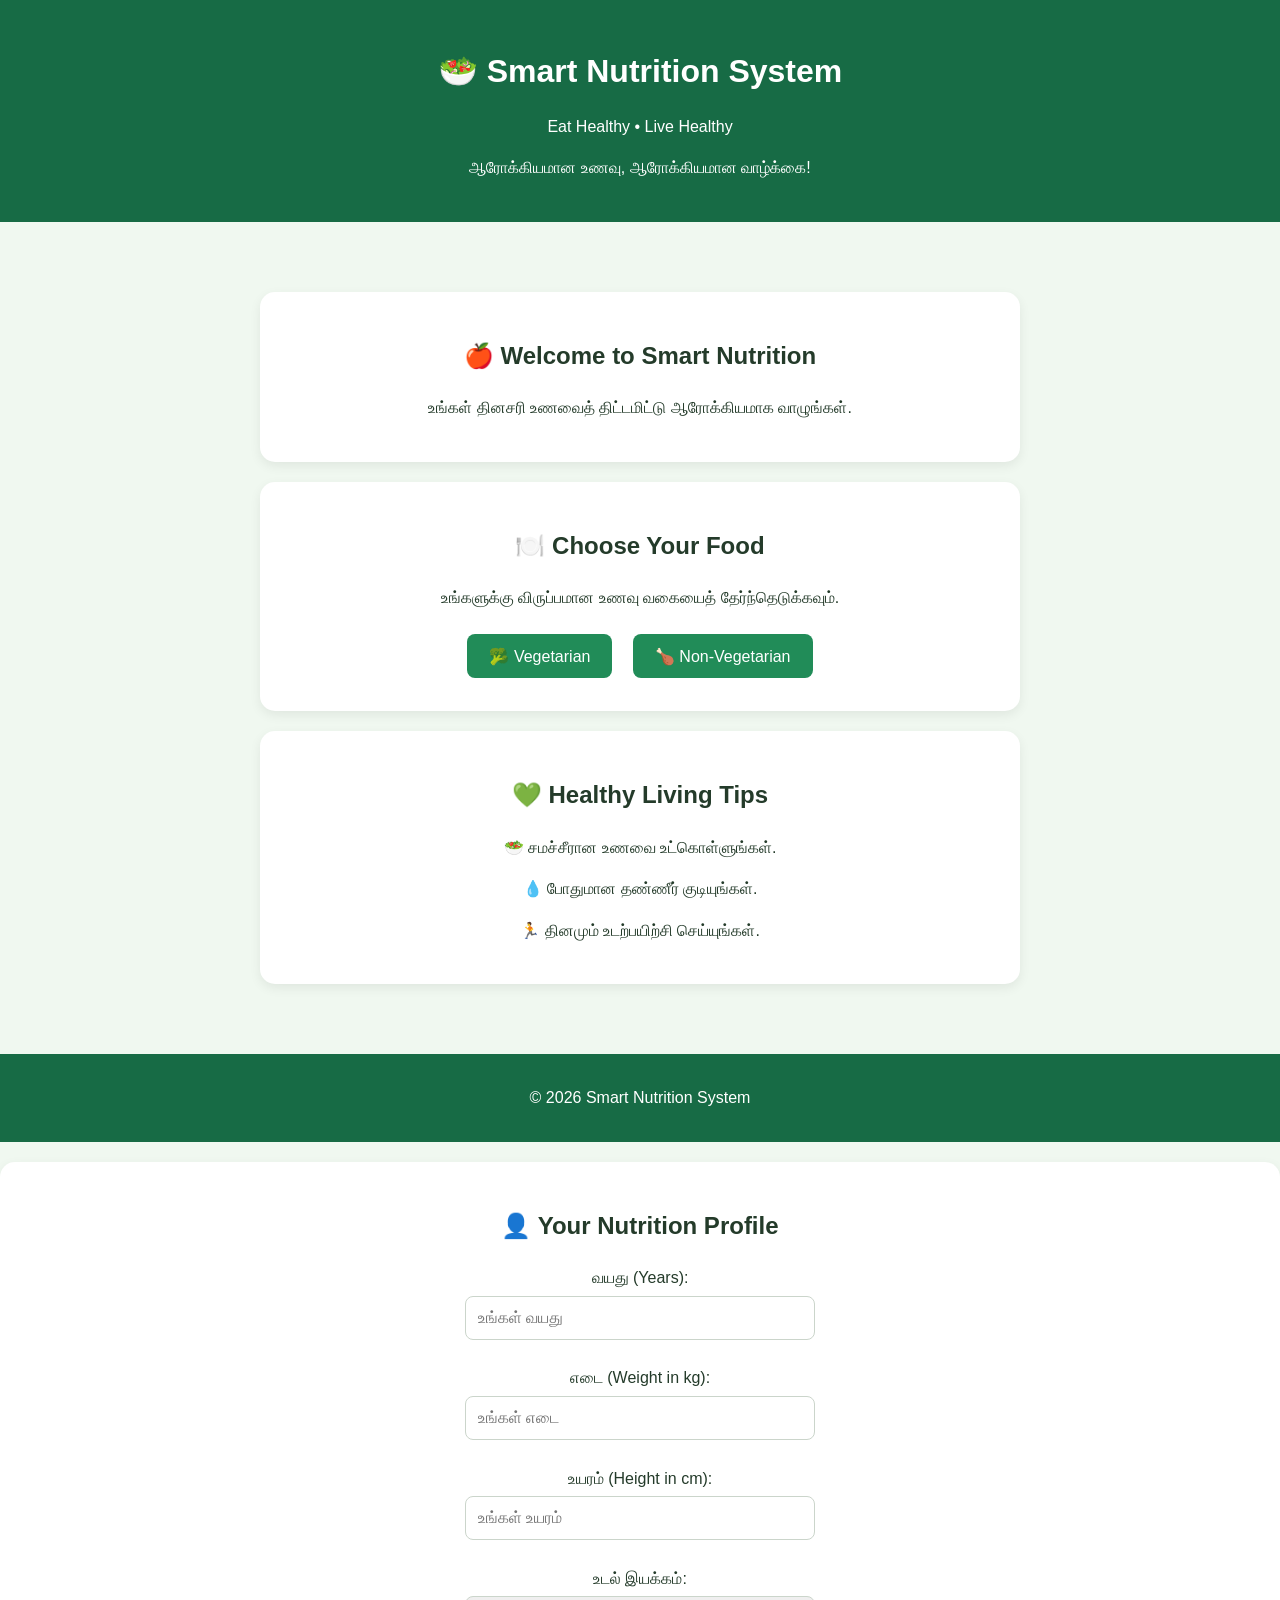
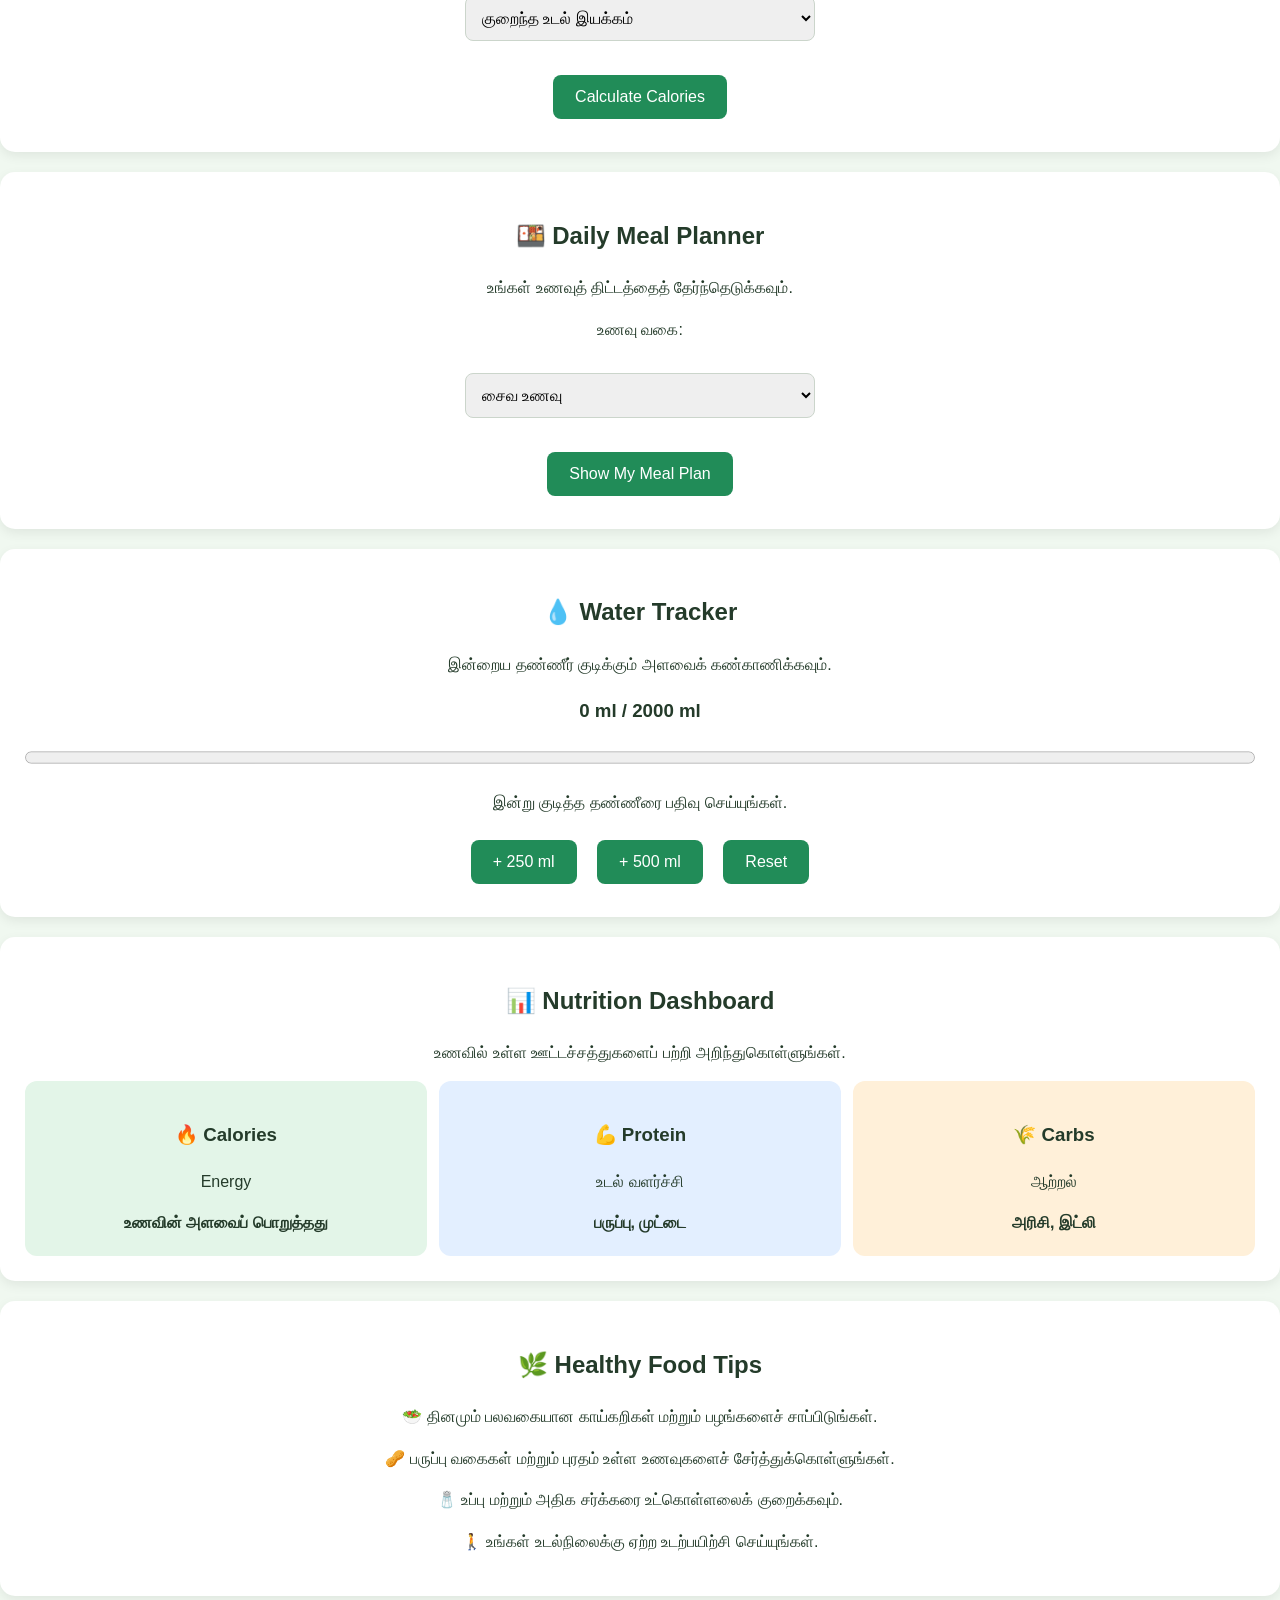
==== index.html @ 73b89bdd "Add files via upload" ====
<!DOCTYPE html>
<html lang="ta">
<head>
    <meta charset="UTF-8">
    <meta name="viewport" content="width=device-width, initial-scale=1.0">

    <title>Smart Nutrition System</title>

    <style>
        
/* Mobile-friendly design */
* {
    box-sizing: border-box;
}

body {
    line-height: 1.6;
}

.container {
    width: 92%;
    max-width: 1000px;
    margin: 25px auto;
    padding: 10px;
}

.card {
    padding: 24px;
    overflow-wrap: anywhere;
}

input,
select {
    width: 100%;
    max-width: 350px;
    padding: 12px;
    border: 1px solid #cbd5cb;
    border-radius: 8px;
    font-size: 16px;
    margin-top: 5px;
}

button {
    min-height: 44px;
    max-width: 100%;
}

img {
    max-width: 100%;
    height: auto;
}

@media (max-width: 600px) {
    header {
        padding: 18px 12px;
    }

    header h1 {
        font-size: 25px;
    }

    .container {
        width: 100%;
        padding: 10px;
        margin: 12px auto;
    }

    .card {
        padding: 16px;
        margin: 14px 0;
    }

    button {
        margin: 5px 2px;
        padding: 12px 14px;
    }
}

        body {
            margin: 0;
            font-family: Arial, sans-serif;
            background-color: #f0f8f0;
            color: #243b2a;
            text-align: center;
        }

        header {
            background-color: #176b45;
            color: white;
            padding: 25px;
        }

        header h1 {
            margin-bottom: 10px;
        }

        .container {
            max-width: 800px;
            margin: 30px auto;
            padding: 20px;
        }

        .card {
            background-color: white;
            padding: 25px;
            margin: 20px 0;
            border-radius: 15px;
            box-shadow: 0 4px 12px #00000012;
        }

        button {
            background-color: #218c58;
            color: white;
            border: none;
            padding: 12px 22px;
            margin: 8px;
            border-radius: 8px;
            font-size: 16px;
            cursor: pointer;
        }

        button:hover {
            background-color: #145c39;
        }

        footer {
            background-color: #176b45;
            color: white;
            padding: 15px;
            margin-top: 30px;
        }
    </style>
</head>

<body>

    <header>
        <h1>🥗 Smart Nutrition System</h1>
        <p>Eat Healthy • Live Healthy</p>
        <p>ஆரோக்கியமான உணவு, ஆரோக்கியமான வாழ்க்கை!</p>
    </header>

    <div class="container">

        <div class="card">
            <h2>🍎 Welcome to Smart Nutrition</h2>
            <p>உங்கள் தினசரி உணவைத் திட்டமிட்டு ஆரோக்கியமாக வாழுங்கள்.</p>
        </div>

        
<div class="card">
    <h2>🍽️ Choose Your Food</h2>
    <p>உங்களுக்கு விருப்பமான உணவு வகையைத் தேர்ந்தெடுக்கவும்.</p>

    <button onclick="showFood('veg')">🥦 Vegetarian</button>

    <button onclick="showFood('nonveg')">🍗 Non-Vegetarian</button>

    <div id="foodResult"></div>
</div>

<script>
function showFood(type) {
    const result = document.getElementById("foodResult");

    if (type === "veg") {
        result.innerHTML = `
            <h3>🥦 சைவ உணவுகள்</h3>
            <p>இட்லி — சுமார் 60 calories / இட்லி</p>
            <p>தோசை — சுமார் 150 calories / தோசை</p>
            <p>சாம்பார் சாதம் — சுமார் 250 calories / கிண்ணம்</p>
            <p>காய்கறி பொரியல் — சுமார் 100 calories / சிறிய கிண்ணம்</p>
        `;
    } else {
        result.innerHTML = `
            <h3>🍗 அசைவ உணவுகள்</h3>
            <p>வேகவைத்த முட்டை — சுமார் 75 calories / முட்டை</p>
            <p>சிக்கன் — சுமார் 200 calories / 100 கிராம்</p>
            <p>மீன் — சுமார் 150 calories / 100 கிராம்</p>
            <p>சிக்கன் பிரியாணி — சுமார் 400–600 calories / தட்டு</p>
        `;
    }
}
</script>


        <div class="card">
            <h2>💚 Healthy Living Tips</h2>
            <p>🥗 சமச்சீரான உணவை உட்கொள்ளுங்கள்.</p>
            <p>💧 போதுமான தண்ணீர் குடியுங்கள்.</p>
            <p>🏃 தினமும் உடற்பயிற்சி செய்யுங்கள்.</p>
        </div>

    </div>

    <footer>
        <p>© 2026 Smart Nutrition System</p>
    </footer>

<div class="card">
    <h2>👤 Your Nutrition Profile</h2>

    <label>வயது (Years):</label><br>
    <input type="number" id="age" placeholder="உங்கள் வயது"><br><br>

    <label>எடை (Weight in kg):</label><br>
    <input type="number" id="weight" placeholder="உங்கள் எடை"><br><br>

    <label>உயரம் (Height in cm):</label><br>
    <input type="number" id="height" placeholder="உங்கள் உயரம்"><br><br>

    <label>உடல் இயக்கம்:</label><br>
    <select id="activity">
        <option value="1.2">குறைந்த உடல் இயக்கம்</option>
        <option value="1.375">லேசான உடற்பயிற்சி</option>
        <option value="1.55">மிதமான உடற்பயிற்சி</option>
        <option value="1.725">அதிக உடற்பயிற்சி</option>
    </select><br><br>

    <button onclick="calculateCalories()">
        Calculate Calories
    </button>

    <div id="calorieResult"></div>
</div>

<script>
function calculateCalories() {
    const age = Number(document.getElementById("age").value);
    const weight = Number(document.getElementById("weight").value);
    const height = Number(document.getElementById("height").value);
    const activity = Number(document.getElementById("activity").value);
    const result = document.getElementById("calorieResult");

    if (age < 18 || age > 120 ||
        weight <= 0 || height <= 0 ||
        !Number.isFinite(age) ||
        !Number.isFinite(weight) ||
        !Number.isFinite(height)) {
        result.innerHTML =
            "<p>தயவுசெய்து சரியான விவரங்களை உள்ளிடுங்கள். இந்தக் கணிப்பான் 18 வயது மற்றும் அதற்கு மேற்பட்டவர்களுக்கானது.</p>";
        return;
    }

    const bmi = weight / ((height / 100) ** 2);

    // Approximate adult energy estimate.
    // This formula uses a reference coefficient, not a
    // personalized clinical calorie prescription.
    const calories = Math.round(
        (10 * weight + 6.25 * height - 5 * age + 5)
        * activity
    );

    result.innerHTML = `
        <h3>📊 Your Results</h3>
        <p>தோராயமான BMI: ${bmi.toFixed(1)}</p>
        <p>தோராயமான தினசரி கலோரி மதிப்பீடு: ${calories} kcal</p>
        <p>இது ஒரு பொதுவான மதிப்பீடு மட்டுமே; தனிப்பட்ட உணவு ஆலோசனை அல்ல.</p>
    `;
}
</script>

<div class="card">
    <h2>🍱 Daily Meal Planner</h2>
    <p>உங்கள் உணவுத் திட்டத்தைத் தேர்ந்தெடுக்கவும்.</p>

    <label for="dietType">உணவு வகை:</label><br><br>

    <select id="dietType">
        <option value="veg">சைவ உணவு</option>
        <option value="nonveg">அசைவ உணவு</option>
    </select>

    <br><br>

    <button onclick="showMealPlan()">Show My Meal Plan</button>

    <div id="mealResult"></div>
</div>

<script>
function showMealPlan() {
    const type = document.getElementById("dietType").value;
    const result = document.getElementById("mealResult");

    if (type === "veg") {
        result.innerHTML = `
            <h3>🌅 காலை உணவு</h3>
            <p>2 இட்லி + சாம்பார்</p>

            <h3>☀️ மதிய உணவு</h3>
            <p>சாதம் + சாம்பார் + காய்கறி பொரியல் + தயிர்</p>

            <h3>🌙 இரவு உணவு</h3>
            <p>2 சப்பாத்தி + காய்கறி குருமா</p>

            <p>💧 நாள் முழுவதும் தாகத்திற்கு ஏற்ப தண்ணீர் குடிக்கவும்.</p>
        `;
    } else {
        result.innerHTML = `
            <h3>🌅 காலை உணவு</h3>
            <p>2 இட்லி + சாம்பார் + வேகவைத்த முட்டை</p>

            <h3>☀️ மதிய உணவு</h3>
            <p>சாதம் + மீன் குழம்பு + காய்கறிகள்</p>

            <h3>🌙 இரவு உணவு</h3>
            <p>சப்பாத்தி + சிக்கன் குழம்பு + காய்கறிகள்</p>

            <p>💧 நாள் முழுவதும் தாகத்திற்கு ஏற்ப தண்ணீர் குடிக்கவும்.</p>
        `;
    }
}
</script>

<div class="card">
    <h2>💧 Water Tracker</h2>
    <p>இன்றைய தண்ணீர் குடிக்கும் அளவைக் கண்காணிக்கவும்.</p>

    <h3 id="waterAmount">0 ml / 2000 ml</h3>

    <progress id="waterProgress" value="0" max="2000"
        style="width: 100%; height: 25px;">
    </progress>

    <p id="waterMessage">இன்று குடித்த தண்ணீரை பதிவு செய்யுங்கள்.</p>

    <button onclick="addWater(250)">+ 250 ml</button>
    <button onclick="addWater(500)">+ 500 ml</button>
    <button onclick="resetWater()">Reset</button>
</div>

<script>
let totalWater = 0;
const dailyGoal = 2000;

function addWater(amount) {
    totalWater += amount;
    updateWater();
}

function resetWater() {
    totalWater = 0;
    updateWater();
}

function updateWater() {
    document.getElementById("waterAmount").textContent =
        totalWater + " ml / " + dailyGoal + " ml";

    document.getElementById("waterProgress").value =
        Math.min(totalWater, dailyGoal);

    if (totalWater >= dailyGoal) {
        document.getElementById("waterMessage").textContent =
            "இலக்கை அடைந்துவிட்டீர்கள்! உங்கள் தாகத்திற்கு ஏற்ப குடிக்கவும்.";
    } else {
        document.getElementById("waterMessage").textContent =
            "இலக்கை அடைய இன்னும் " +
            (dailyGoal - totalWater) + " ml உள்ளது.";
    }
}
</script>

<div class="card">
    <h2>📊 Nutrition Dashboard</h2>
    <p>உணவில் உள்ள ஊட்டச்சத்துகளைப் பற்றி அறிந்துகொள்ளுங்கள்.</p>

    <div style="display: flex; flex-wrap: wrap; gap: 12px; justify-content: center;">

        <div style="background:#e3f5e8; padding:20px; border-radius:12px; flex:1; min-width:120px;">
            <h3>🔥 Calories</h3>
            <p>Energy</p>
            <strong>உணவின் அளவைப் பொறுத்தது</strong>
        </div>

        <div style="background:#e3efff; padding:20px; border-radius:12px; flex:1; min-width:120px;">
            <h3>💪 Protein</h3>
            <p>உடல் வளர்ச்சி</p>
            <strong>பருப்பு, முட்டை</strong>
        </div>

        <div style="background:#fff0d9; padding:20px; border-radius:12px; flex:1; min-width:120px;">
            <h3>🌾 Carbs</h3>
            <p>ஆற்றல்</p>
            <strong>அரிசி, இட்லி</strong>
        </div>

    </div>
</div>

<div class="card">
    <h2>🌿 Healthy Food Tips</h2>
    <p>🥗 தினமும் பலவகையான காய்கறிகள் மற்றும் பழங்களைச் சாப்பிடுங்கள்.</p>
    <p>🥜 பருப்பு வகைகள் மற்றும் புரதம் உள்ள உணவுகளைச் சேர்த்துக்கொள்ளுங்கள்.</p>
    <p>🧂 உப்பு மற்றும் அதிக சர்க்கரை உட்கொள்ளலைக் குறைக்கவும்.</p>
    <p>🚶 உங்கள் உடல்நிலைக்கு ஏற்ற உடற்பயிற்சி செய்யுங்கள்.</p>
</div>

</body>

</html>
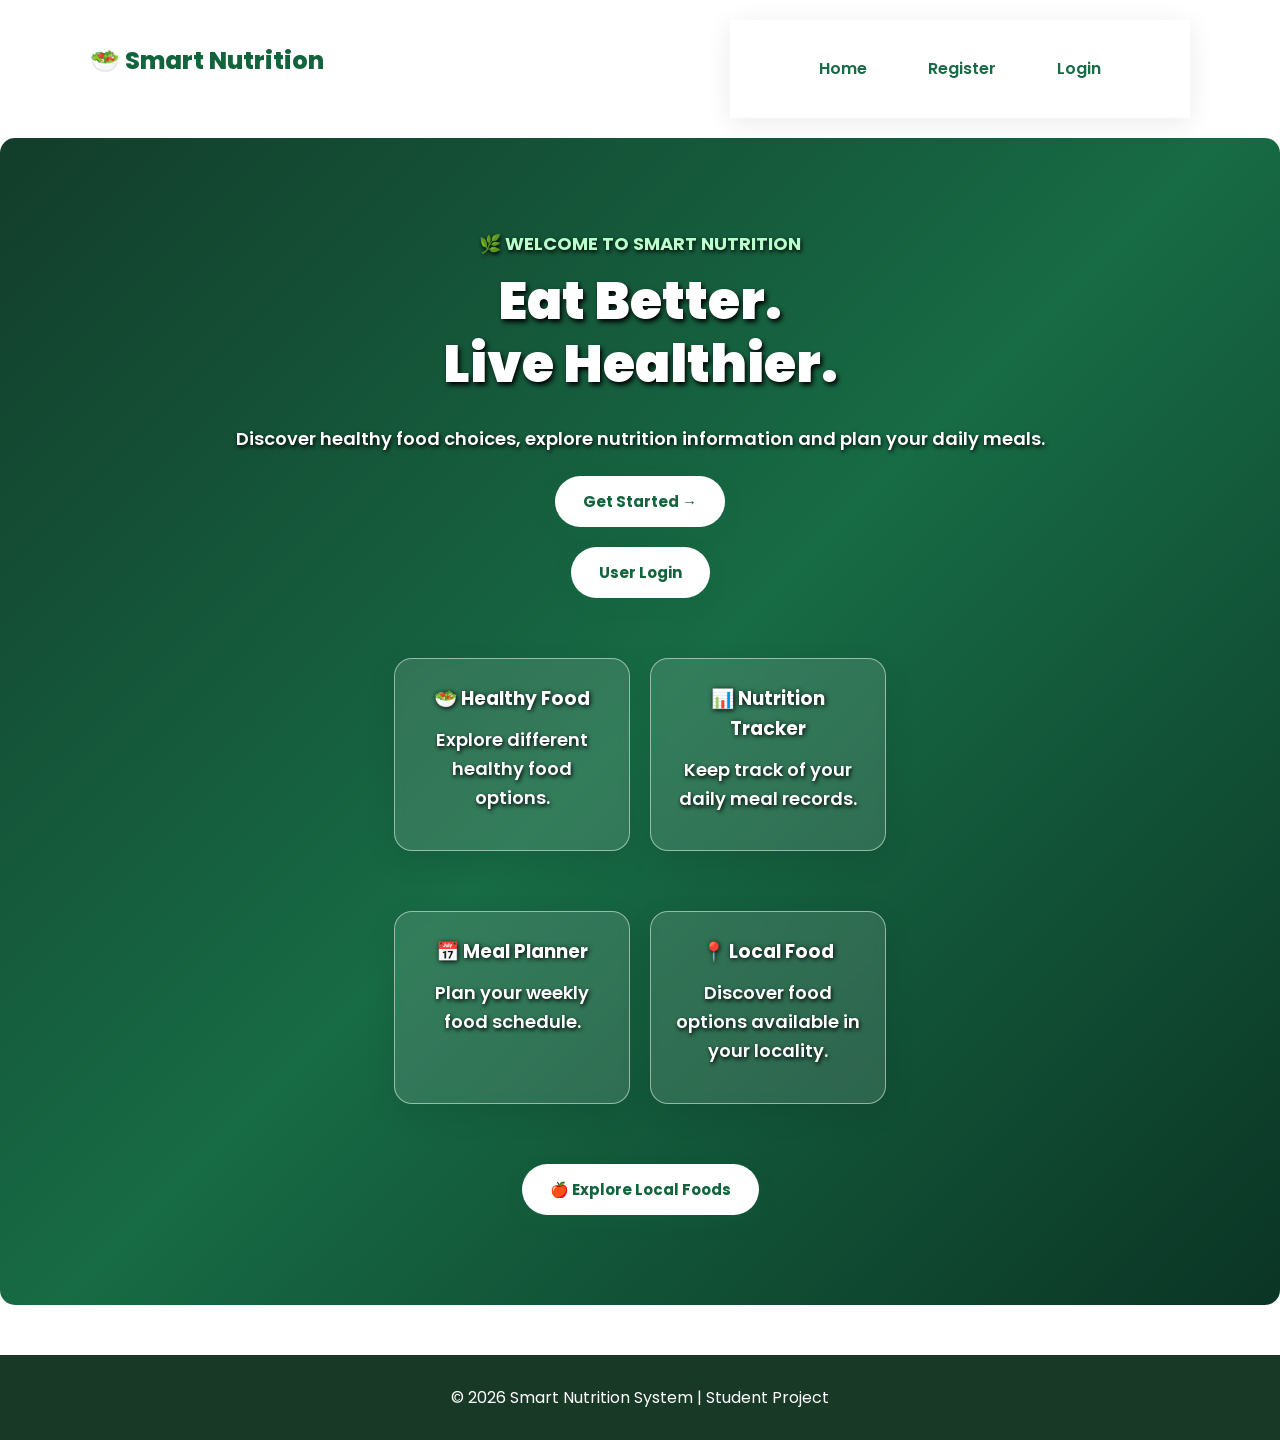
==== commit 20340b31: "Add files via upload" ====
--- a/index.html
+++ b/index.html
@@ -1,405 +1,287 @@
-
-
 <!DOCTYPE html>
-<html lang="ta">
+<html lang="en">
 <head>
     <meta charset="UTF-8">
     <meta name="viewport" content="width=device-width, initial-scale=1.0">
-
     <title>Smart Nutrition System</title>
-
-    <style>
+    <link rel="stylesheet" href="style.css">
+
+</head>
+<body>
+
+    <header>
+        <h2>🥗 Smart Nutrition</h2>
+        <nav>
+            <a href="#" onclick="showPage('home')">Home</a>
+            <a href="#" onclick="showPage('register')">Register</a>
+            <a href="#" onclick="showPage('login')">Login</a>
+        </nav>
+    </header>
+
+    <main>
+        <!-- HOME PAGE -->
         
-/* Mobile-friendly design */
-* {
-    box-sizing: border-box;
-}
-
-body {
-    line-height: 1.6;
-}
-
-.container {
-    width: 92%;
-    max-width: 1000px;
-    margin: 25px auto;
-    padding: 10px;
-}
-
-.card {
-    padding: 24px;
-    overflow-wrap: anywhere;
-}
-
-input,
-select {
-    width: 100%;
-    max-width: 350px;
-    padding: 12px;
-    border: 1px solid #cbd5cb;
-    border-radius: 8px;
-    font-size: 16px;
-    margin-top: 5px;
-}
-
-button {
-    min-height: 44px;
-    max-width: 100%;
-}
-
-img {
-    max-width: 100%;
-    height: auto;
-}
-
-@media (max-width: 600px) {
-    header {
-        padding: 18px 12px;
-    }
-
-    header h1 {
-        font-size: 25px;
-    }
-
-    .container {
-        width: 100%;
-        padding: 10px;
-        margin: 12px auto;
-    }
-
-    .card {
-        padding: 16px;
-        margin: 14px 0;
-    }
-
-    button {
-        margin: 5px 2px;
-        padding: 12px 14px;
-    }
-}
-
-        body {
-            margin: 0;
-            font-family: Arial, sans-serif;
-            background-color: #f0f8f0;
-            color: #243b2a;
-            text-align: center;
-        }
-
-        header {
-            background-color: #176b45;
-            color: white;
-            padding: 25px;
-        }
-
-        header h1 {
-            margin-bottom: 10px;
-        }
-
-        .container {
-            max-width: 800px;
-            margin: 30px auto;
-            padding: 20px;
-        }
-
-        .card {
-            background-color: white;
-            padding: 25px;
-            margin: 20px 0;
-            border-radius: 15px;
-            box-shadow: 0 4px 12px #00000012;
-        }
-
-        button {
-            background-color: #218c58;
-            color: white;
-            border: none;
-            padding: 12px 22px;
-            margin: 8px;
-            border-radius: 8px;
-            font-size: 16px;
-            cursor: pointer;
-        }
-
-        button:hover {
-            background-color: #145c39;
-        }
-
-        footer {
-            background-color: #176b45;
-            color: white;
-            padding: 15px;
-            margin-top: 30px;
-        }
-    </style>
-</head>
-
-<body>
-
-    <header>
-        <h1>🥗 Smart Nutrition System</h1>
-        <p>Eat Healthy • Live Healthy</p>
-        <p>ஆரோக்கியமான உணவு, ஆரோக்கியமான வாழ்க்கை!</p>
-    </header>
-
-    <div class="container">
-
-        <div class="card">
-            <h2>🍎 Welcome to Smart Nutrition</h2>
-            <p>உங்கள் தினசரி உணவைத் திட்டமிட்டு ஆரோக்கியமாக வாழுங்கள்.</p>
-        </div>
-
-        
-<div class="card">
-    <h2>🍽️ Choose Your Food</h2>
-    <p>உங்களுக்கு விருப்பமான உணவு வகையைத் தேர்ந்தெடுக்கவும்.</p>
-
-    <button onclick="showFood('veg')">🥦 Vegetarian</button>
-
-    <button onclick="showFood('nonveg')">🍗 Non-Vegetarian</button>
-
-    <div id="foodResult"></div>
-</div>
-
-<script>
-function showFood(type) {
-    const result = document.getElementById("foodResult");
-
-    if (type === "veg") {
-        result.innerHTML = `
-            <h3>🥦 சைவ உணவுகள்</h3>
-            <p>இட்லி — சுமார் 60 calories / இட்லி</p>
-            <p>தோசை — சுமார் 150 calories / தோசை</p>
-            <p>சாம்பார் சாதம் — சுமார் 250 calories / கிண்ணம்</p>
-            <p>காய்கறி பொரியல் — சுமார் 100 calories / சிறிய கிண்ணம்</p>
-        `;
-    } else {
-        result.innerHTML = `
-            <h3>🍗 அசைவ உணவுகள்</h3>
-            <p>வேகவைத்த முட்டை — சுமார் 75 calories / முட்டை</p>
-            <p>சிக்கன் — சுமார் 200 calories / 100 கிராம்</p>
-            <p>மீன் — சுமார் 150 calories / 100 கிராம்</p>
-            <p>சிக்கன் பிரியாணி — சுமார் 400–600 calories / தட்டு</p>
-        `;
-    }
-}
-</script>
-
-
-        <div class="card">
-            <h2>💚 Healthy Living Tips</h2>
-            <p>🥗 சமச்சீரான உணவை உட்கொள்ளுங்கள்.</p>
-            <p>💧 போதுமான தண்ணீர் குடியுங்கள்.</p>
-            <p>🏃 தினமும் உடற்பயிற்சி செய்யுங்கள்.</p>
+<section id="home" class="page">
+
+    <p>🌿 WELCOME TO SMART NUTRITION</p>
+
+    <h1>
+        Eat Better.<br>
+        Live Healthier.
+    </h1>
+
+    <p>
+        Discover healthy food choices, explore nutrition
+        information and plan your daily meals.
+    </p>
+
+    <button onclick="showPage('register')">
+        Get Started →
+    </button>
+
+    <button onclick="showPage('login')">
+        User Login
+    </button>
+
+    <div class="cards">
+
+        <div class="card">
+            <h3>🥗 Healthy Food</h3>
+            <p>Explore different healthy food options.</p>
+        </div>
+
+        <div class="card">
+            <h3>📊 Nutrition Tracker</h3>
+            <p>Keep track of your daily meal records.</p>
+        </div>
+
+        <div class="card">
+            <h3>📅 Meal Planner</h3>
+            <p>Plan your weekly food schedule.</p>
+        </div>
+
+        <div class="card">
+            <h3>📍 Local Food</h3>
+            <p>Discover food options available in your locality.</p>
         </div>
 
     </div>
+    <button onclick="location.href='food.html'">
+    🍎 Explore Local Foods
+</button>
+
+</section>
+
+
+        <!-- REGISTER PAGE -->
+<section id="register" class="page hidden auth-page">
+
+    <div class="auth-layout">
+
+        <div class="auth-copy">
+            <p class="auth-tag">🌿 SMART NUTRITION SYSTEM</p>
+
+            <h1>Let's Get<br>Started!</h1>
+
+            <p>
+                Create your account and discover a healthier
+                lifestyle with smart food recommendations.
+            </p>
+
+            <div class="auth-benefits">
+                <p>🥗 Healthy food recommendations</p>
+                <p>📊 Daily nutrition tracking</p>
+                <p>📅 Smart meal planning</p>
+            </div>
+        </div>
+
+        <div class="auth-card">
+
+            <h2>Create Account</h2>
+            <p class="auth-subtitle">Sign up to get started</p>
+
+            <form id="registerForm">
+
+                <label>Full Name</label>
+                <input id="name" type="text"
+                    placeholder="Enter your full name" required>
+
+                <label>Email Address</label>
+                <input id="email" type="email"
+                    placeholder="Enter your email" required>
+
+                <label>Password</label>
+                <input id="password" type="password"
+                    placeholder="Create password"
+                    required minlength="6">
+
+                <label>Age</label>
+                <input id="age" type="number"
+                    placeholder="Enter your age"
+                    required min="1" max="120">
+
+                <label>Your Locality</label>
+                <input id="locality" type="text"
+                    placeholder="Enter your locality" required>
+
+                <label>Food Preference</label>
+                <select id="food" required>
+                    <option value="">Select Food Preference</option>
+                    <option value="Vegetarian">Vegetarian</option>
+                    <option value="Non-Vegetarian">Non-Vegetarian</option>
+                    <option value="Both">Both</option>
+                </select>
+
+                <button type="submit">Create Account →</button>
+
+            </form>
+
+            <p class="auth-switch">
+                Already have an account?
+                <a href="#" onclick="showPage('login')">Login</a>
+            </p>
+
+        </div>
+
+    </div>
+
+</section>
+
+
+<!-- LOGIN PAGE -->
+<section id="login" class="page hidden auth-page">
+
+    <div class="auth-layout">
+
+        <div class="auth-copy">
+            <p class="auth-tag">🌿 SMART NUTRITION SYSTEM</p>
+
+            <h1>Welcome<br>Back!</h1>
+
+            <p>
+                Your healthy lifestyle journey continues here.
+                Login to explore your nutrition dashboard.
+            </p>
+
+            <div class="auth-benefits">
+                <p>🥗 Discover healthy foods</p>
+                <p>📊 Track your daily meals</p>
+                <p>🌱 Build healthy food habits</p>
+            </div>
+        </div>
+
+        <div class="auth-card">
+
+            <h2>Welcome Back</h2>
+            <p class="auth-subtitle">Login to your account</p>
+
+            <form id="loginForm">
+
+                <label>Email Address</label>
+                <input id="loginEmail" type="email"
+                    placeholder="Enter your email" required>
+
+                <label>Password</label>
+                <input id="loginPassword" type="password"
+                    placeholder="Enter your password" required>
+
+                <button type="submit">Login →</button>
+
+            </form>
+
+            <p class="auth-switch">
+                Don't have an account?
+                <a href="#" onclick="showPage('register')">Register</a>
+            </p>
+
+        </div>
+
+    </div>
+
+</section>
+
+        <!-- USER DASHBOARD -->
+        <section id="dashboard" class="page hidden">
+            <h2 id="welcomeUser">Welcome!</h2>
+            <p>Your Smart Nutrition Dashboard</p>
+
+            <div class="cards">
+                <div class="card">
+                    <h3>👤 My Profile</h3>
+                    <p id="profileDetails"></p>
+                </div>
+
+                <div class="card">
+                    <h3>🍎 Food Preference</h3>
+                    <p id="foodPreference"></p>
+                </div>
+
+                <div class="card">
+                    <h3>📍 My Locality</h3>
+                    <p id="userLocality"></p>
+                </div>
+            </div>
+
+            <h2>Today's Meal Suggestions</h2>
+
+            <div class="cards">
+                <div class="card">
+                    <h3>🌅 Breakfast</h3>
+                    <p>Idli, Sambar and Fruits</p>
+                </div>
+
+                <div class="card">
+                    <h3>☀️ Lunch</h3>
+                    <p>Rice, Vegetables and Dal</p>
+                </div>
+                
+<section class="admin-section">
+    <h2>📩 Contact Messages</h2>
+
+    <p>Total Messages: <strong id="totalMessages">0</strong></p>
+
+    <div id="contactMessagesList"></div>
+</section>
+
+<a href="about.html" class="btn">About Us</a>
+
+<a href="contact.html" class="btn">Contact Us</a>
+                <div class="card">
+                    <h3>🌆 Evening</h3>
+                    <p>Seasonal Fruits and Nuts</p>
+                </div>
+
+                <div class="card">
+                    <h3>🌙 Dinner</h3>
+                    <p>Chapati and Vegetable Curry</p>
+                </div>
+            </div>
+            <a href="about.html">About Us</a>
+<a href="contact.html">Contact Us</a>
+<button onclick="window.location.href='food.html'">
+    Explore Food Recommendations
+</button>
+<button onclick="location.href='profile.html'">
+    My Profile
+</button>
+
+<button onclick="location.href='admin.html'">
+    Admin Panel
+</button>
+<button onclick="location.href='tracker.html'">
+    Daily Food Tracker
+</button>
+<button onclick="location.href='analytics.html'">
+    📊 Nutrition Analytics
+</button>
+            <button onclick="logout()">Logout</button>
+        </section>
+    </main>
 
     <footer>
-        <p>© 2026 Smart Nutrition System</p>
+        <p>© 2026 Smart Nutrition System | Student Project</p>
     </footer>
 
-<div class="card">
-    <h2>👤 Your Nutrition Profile</h2>
-
-    <label>வயது (Years):</label><br>
-    <input type="number" id="age" placeholder="உங்கள் வயது"><br><br>
-
-    <label>எடை (Weight in kg):</label><br>
-    <input type="number" id="weight" placeholder="உங்கள் எடை"><br><br>
-
-    <label>உயரம் (Height in cm):</label><br>
-    <input type="number" id="height" placeholder="உங்கள் உயரம்"><br><br>
-
-    <label>உடல் இயக்கம்:</label><br>
-    <select id="activity">
-        <option value="1.2">குறைந்த உடல் இயக்கம்</option>
-        <option value="1.375">லேசான உடற்பயிற்சி</option>
-        <option value="1.55">மிதமான உடற்பயிற்சி</option>
-        <option value="1.725">அதிக உடற்பயிற்சி</option>
-    </select><br><br>
-
-    <button onclick="calculateCalories()">
-        Calculate Calories
-    </button>
-
-    <div id="calorieResult"></div>
-</div>
-
-<script>
-function calculateCalories() {
-    const age = Number(document.getElementById("age").value);
-    const weight = Number(document.getElementById("weight").value);
-    const height = Number(document.getElementById("height").value);
-    const activity = Number(document.getElementById("activity").value);
-    const result = document.getElementById("calorieResult");
-
-    if (age < 18 || age > 120 ||
-        weight <= 0 || height <= 0 ||
-        !Number.isFinite(age) ||
-        !Number.isFinite(weight) ||
-        !Number.isFinite(height)) {
-        result.innerHTML =
-            "<p>தயவுசெய்து சரியான விவரங்களை உள்ளிடுங்கள். இந்தக் கணிப்பான் 18 வயது மற்றும் அதற்கு மேற்பட்டவர்களுக்கானது.</p>";
-        return;
-    }
-
-    const bmi = weight / ((height / 100) ** 2);
-
-    // Approximate adult energy estimate.
-    // This formula uses a reference coefficient, not a
-    // personalized clinical calorie prescription.
-    const calories = Math.round(
-        (10 * weight + 6.25 * height - 5 * age + 5)
-        * activity
-    );
-
-    result.innerHTML = `
-        <h3>📊 Your Results</h3>
-        <p>தோராயமான BMI: ${bmi.toFixed(1)}</p>
-        <p>தோராயமான தினசரி கலோரி மதிப்பீடு: ${calories} kcal</p>
-        <p>இது ஒரு பொதுவான மதிப்பீடு மட்டுமே; தனிப்பட்ட உணவு ஆலோசனை அல்ல.</p>
-    `;
-}
-</script>
-
-<div class="card">
-    <h2>🍱 Daily Meal Planner</h2>
-    <p>உங்கள் உணவுத் திட்டத்தைத் தேர்ந்தெடுக்கவும்.</p>
-
-    <label for="dietType">உணவு வகை:</label><br><br>
-
-    <select id="dietType">
-        <option value="veg">சைவ உணவு</option>
-        <option value="nonveg">அசைவ உணவு</option>
-    </select>
-
-    <br><br>
-
-    <button onclick="showMealPlan()">Show My Meal Plan</button>
-
-    <div id="mealResult"></div>
-</div>
-
-<script>
-function showMealPlan() {
-    const type = document.getElementById("dietType").value;
-    const result = document.getElementById("mealResult");
-
-    if (type === "veg") {
-        result.innerHTML = `
-            <h3>🌅 காலை உணவு</h3>
-            <p>2 இட்லி + சாம்பார்</p>
-
-            <h3>☀️ மதிய உணவு</h3>
-            <p>சாதம் + சாம்பார் + காய்கறி பொரியல் + தயிர்</p>
-
-            <h3>🌙 இரவு உணவு</h3>
-            <p>2 சப்பாத்தி + காய்கறி குருமா</p>
-
-            <p>💧 நாள் முழுவதும் தாகத்திற்கு ஏற்ப தண்ணீர் குடிக்கவும்.</p>
-        `;
-    } else {
-        result.innerHTML = `
-            <h3>🌅 காலை உணவு</h3>
-            <p>2 இட்லி + சாம்பார் + வேகவைத்த முட்டை</p>
-
-            <h3>☀️ மதிய உணவு</h3>
-            <p>சாதம் + மீன் குழம்பு + காய்கறிகள்</p>
-
-            <h3>🌙 இரவு உணவு</h3>
-            <p>சப்பாத்தி + சிக்கன் குழம்பு + காய்கறிகள்</p>
-
-            <p>💧 நாள் முழுவதும் தாகத்திற்கு ஏற்ப தண்ணீர் குடிக்கவும்.</p>
-        `;
-    }
-}
-</script>
-
-<div class="card">
-    <h2>💧 Water Tracker</h2>
-    <p>இன்றைய தண்ணீர் குடிக்கும் அளவைக் கண்காணிக்கவும்.</p>
-
-    <h3 id="waterAmount">0 ml / 2000 ml</h3>
-
-    <progress id="waterProgress" value="0" max="2000"
-        style="width: 100%; height: 25px;">
-    </progress>
-
-    <p id="waterMessage">இன்று குடித்த தண்ணீரை பதிவு செய்யுங்கள்.</p>
-
-    <button onclick="addWater(250)">+ 250 ml</button>
-    <button onclick="addWater(500)">+ 500 ml</button>
-    <button onclick="resetWater()">Reset</button>
-</div>
-
-<script>
-let totalWater = 0;
-const dailyGoal = 2000;
-
-function addWater(amount) {
-    totalWater += amount;
-    updateWater();
-}
-
-function resetWater() {
-    totalWater = 0;
-    updateWater();
-}
-
-function updateWater() {
-    document.getElementById("waterAmount").textContent =
-        totalWater + " ml / " + dailyGoal + " ml";
-
-    document.getElementById("waterProgress").value =
-        Math.min(totalWater, dailyGoal);
-
-    if (totalWater >= dailyGoal) {
-        document.getElementById("waterMessage").textContent =
-            "இலக்கை அடைந்துவிட்டீர்கள்! உங்கள் தாகத்திற்கு ஏற்ப குடிக்கவும்.";
-    } else {
-        document.getElementById("waterMessage").textContent =
-            "இலக்கை அடைய இன்னும் " +
-            (dailyGoal - totalWater) + " ml உள்ளது.";
-    }
-}
-</script>
-
-<div class="card">
-    <h2>📊 Nutrition Dashboard</h2>
-    <p>உணவில் உள்ள ஊட்டச்சத்துகளைப் பற்றி அறிந்துகொள்ளுங்கள்.</p>
-
-    <div style="display: flex; flex-wrap: wrap; gap: 12px; justify-content: center;">
-
-        <div style="background:#e3f5e8; padding:20px; border-radius:12px; flex:1; min-width:120px;">
-            <h3>🔥 Calories</h3>
-            <p>Energy</p>
-            <strong>உணவின் அளவைப் பொறுத்தது</strong>
-        </div>
-
-        <div style="background:#e3efff; padding:20px; border-radius:12px; flex:1; min-width:120px;">
-            <h3>💪 Protein</h3>
-            <p>உடல் வளர்ச்சி</p>
-            <strong>பருப்பு, முட்டை</strong>
-        </div>
-
-        <div style="background:#fff0d9; padding:20px; border-radius:12px; flex:1; min-width:120px;">
-            <h3>🌾 Carbs</h3>
-            <p>ஆற்றல்</p>
-            <strong>அரிசி, இட்லி</strong>
-        </div>
-
-    </div>
-</div>
-
-<div class="card">
-    <h2>🌿 Healthy Food Tips</h2>
-    <p>🥗 தினமும் பலவகையான காய்கறிகள் மற்றும் பழங்களைச் சாப்பிடுங்கள்.</p>
-    <p>🥜 பருப்பு வகைகள் மற்றும் புரதம் உள்ள உணவுகளைச் சேர்த்துக்கொள்ளுங்கள்.</p>
-    <p>🧂 உப்பு மற்றும் அதிக சர்க்கரை உட்கொள்ளலைக் குறைக்கவும்.</p>
-    <p>🚶 உங்கள் உடல்நிலைக்கு ஏற்ற உடற்பயிற்சி செய்யுங்கள்.</p>
-</div>
-
+    <script src="script.js"></script>
 </body>
-
-</html>
+</html>
--- a/style.css
+++ b/style.css
@@ -0,0 +1,1218 @@
+
+@import url('https://fonts.googleapis.com/css2?family=Poppins:wght@400;500;600;700;800&display=swap');
+
+* {
+    margin: 0;
+    padding: 0;
+    box-sizing: border-box;
+}
+
+:root {
+    --green: #176b45;
+    --dark-green: #104b32;
+    --light-green: #e8f5eb;
+    --cream: #fbfaf3;
+    --text: #24382c;
+}
+
+body {
+    font-family: 'Poppins', Arial, sans-serif;
+    background: var(--cream);
+    color: var(--text);
+    line-height: 1.6;
+}
+
+/* NAVIGATION */
+
+header {
+    background: rgba(255,255,255,0.97);
+    color: var(--dark-green);
+    padding: 20px 7%;
+    display: flex;
+    justify-content: space-between;
+    align-items: center;
+    flex-wrap: wrap;
+    gap: 15px;
+    box-shadow: 0 3px 20px #173e2610;
+}
+
+header h2 {
+    color: var(--green);
+    font-weight: 800;
+}
+
+nav {
+    display: flex;
+    flex-wrap: wrap;
+    gap: 10px;
+}
+
+nav a,
+header > a {
+    color: var(--green) !important;
+    text-decoration: none;
+    font-weight: 600;
+    padding: 10px 15px;
+    border-radius: 25px;
+    transition: 0.3s;
+}
+
+nav a:hover,
+header > a:hover {
+    background: var(--light-green);
+}
+
+/* MAIN SECTION */
+
+.page {
+    max-width: 1100px;
+    margin: 45px auto;
+    padding: 35px;
+    text-align: center;
+}
+
+.page h1 {
+    font-size: clamp(28px, 5vw, 46px);
+    color: var(--dark-green);
+    font-weight: 800;
+    line-height: 1.2;
+    margin-bottom: 18px;
+}
+
+.page h2 {
+    color: var(--dark-green);
+    margin-bottom: 20px;
+}
+
+.page p {
+    color: #66776b;
+    margin: 12px 0;
+}
+
+.hidden {
+    display: none !important;
+}
+
+/* HOME HERO */
+
+#home {
+    max-width: none;
+    min-height: 470px;
+    margin: 0;
+    padding: 110px 20px;
+    display: flex;
+    flex-direction: column;
+    justify-content: center;
+    align-items: center;
+    background:
+        radial-gradient(circle at 85% 20%, #ccebd0 0, transparent 28%),
+        radial-gradient(circle at 10% 90%, #d9edcf 0, transparent 30%),
+        linear-gradient(135deg, #f7fff6, #e9f5e8);
+}
+
+#home h1 {
+    max-width: 800px;
+}
+
+#home p {
+    font-size: 18px;
+}
+
+/* BUTTONS */
+
+button {
+    background: linear-gradient(135deg, #218653, #105d3b);
+    color: white;
+    border: none;
+    padding: 14px 26px;
+    border-radius: 30px;
+    cursor: pointer;
+    margin: 10px 5px;
+    font-family: inherit;
+    font-size: 15px;
+    font-weight: 600;
+    box-shadow: 0 7px 18px #176b4530;
+    transition: 0.3s;
+}
+
+button:hover {
+    transform: translateY(-3px);
+    box-shadow: 0 10px 22px #176b4540;
+}
+
+/* FORMS */
+
+form {
+    max-width: 440px;
+    margin: 25px auto;
+    padding: 30px;
+    background: white;
+    display: flex;
+    flex-direction: column;
+    gap: 16px;
+    border-radius: 20px;
+    box-shadow: 0 10px 35px #1c593018;
+    text-align: left;
+}
+
+input,
+select,
+textarea {
+    width: 100%;
+    padding: 15px;
+    border: 1px solid #dce9de;
+    background: #fbfdfb;
+    border-radius: 12px;
+    font-family: inherit;
+    font-size: 14px;
+    outline: none;
+}
+
+input:focus,
+select:focus,
+textarea:focus {
+    border-color: #218653;
+    box-shadow: 0 0 0 3px #21865318;
+}
+
+/* CARDS */
+
+.cards {
+    display: grid;
+    grid-template-columns: repeat(auto-fit, minmax(210px, 1fr));
+    gap: 24px;
+    margin: 30px 0;
+}
+
+.card {
+    background: white;
+    padding: 28px 22px;
+    border: 1px solid #eaf0e9;
+    border-radius: 20px;
+    text-align: center;
+    box-shadow: 0 8px 25px #1b4e2910;
+    transition: 0.3s;
+}
+
+.card:hover {
+    transform: translateY(-7px);
+    box-shadow: 0 15px 30px #1b4e2920;
+}
+
+.card h3 {
+    color: var(--green);
+    margin-bottom: 12px;
+}
+
+/* FOOTER */
+
+footer {
+    background: var(--dark-green);
+    color: white;
+    text-align: center;
+    padding: 25px;
+    margin-top: 50px;
+}
+
+footer p {
+    color: white;
+}
+
+/* MOBILE */
+
+@media(max-width: 600px) {
+    header {
+        flex-direction: column;
+        padding: 18px;
+    }
+
+    nav {
+        justify-content: center;
+    }
+
+    .page {
+        padding: 20px;
+        margin: 20px auto;
+    }
+
+    #home {
+        min-height: 400px;
+        padding: 65px 20px;
+    }
+
+    form {
+        padding: 20px;
+    }
+}
+/* Common navigation */
+.site-header {
+    display: flex;
+    justify-content: space-between;
+    align-items: center;
+    flex-wrap: wrap;
+    gap: 15px;
+    padding: 18px 6%;
+    background: #ffffff;
+    box-shadow: 0 3px 15px rgba(0, 0, 0, 0.06);
+}
+
+.brand {
+    color: #16734a;
+    font-size: 21px;
+    font-weight: 700;
+    text-decoration: none;
+}
+
+.site-nav {
+    display: flex;
+    flex-wrap: wrap;
+    gap: 18px;
+}
+
+.site-nav a {
+    color: #34443b;
+    text-decoration: none;
+    font-weight: 600;
+}
+
+.site-nav a:hover {
+    color: #15945b;
+}
+
+/* About and Contact pages */
+.info-page {
+    width: min(1000px, 90%);
+    margin: 35px auto;
+}
+
+.info-hero {
+    padding: 55px 25px;
+    text-align: center;
+    color: white;
+    border-radius: 18px;
+    background: linear-gradient(135deg, #126b48, #42ad76);
+}
+
+.info-hero h1 {
+    margin: 10px 0;
+    font-size: clamp(30px, 5vw, 44px);
+}
+
+.info-hero p {
+    max-width: 650px;
+    margin: 10px auto;
+    line-height: 1.7;
+}
+
+.eyebrow {
+    font-size: 13px;
+    font-weight: 700;
+    letter-spacing: 2px;
+}
+
+.info-card {
+    margin-top: 24px;
+    padding: 28px;
+    background: #ffffff;
+    border-radius: 16px;
+    box-shadow: 0 5px 22px rgba(0, 0, 0, 0.07);
+    line-height: 1.7;
+}
+
+.info-card h2,
+.info-card h3 {
+    color: #176b48;
+    margin-top: 0;
+}
+
+.info-grid {
+    display: grid;
+    grid-template-columns: repeat(auto-fit, minmax(220px, 1fr));
+    gap: 18px;
+}
+
+.notice {
+    margin: 22px 0;
+    padding: 15px;
+    background: #edf8f0;
+    border-left: 4px solid #23945b;
+    border-radius: 8px;
+    line-height: 1.6;
+}
+
+.contact-card {
+    max-width: 650px;
+    margin: 25px auto;
+}
+
+.contact-card label {
+    display: block;
+    margin: 14px 0 6px;
+    font-weight: 600;
+}
+
+.contact-card input,
+.contact-card textarea {
+    width: 100%;
+    padding: 12px;
+    border: 1px solid #d4ded7;
+    border-radius: 8px;
+    font: inherit;
+    box-sizing: border-box;
+}
+
+.contact-card textarea {
+    resize: vertical;
+}
+
+.contact-card button {
+    margin-top: 18px;
+    padding: 12px 24px;
+    border: 0;
+    border-radius: 8px;
+    background: #188653;
+    color: white;
+    font-weight: 700;
+    cursor: pointer;
+}
+
+.contact-card button:hover {
+    background: #116b40;
+}
+
+#contactStatus {
+    color: #16734a;
+    font-weight: 600;
+}
+
+.site-footer {
+    margin-top: 45px;
+    padding: 22px;
+    text-align: center;
+    background: #123f2d;
+    color: white;
+}
+
+@media (max-width: 600px) {
+    .site-header {
+        align-items: flex-start;
+        flex-direction: column;
+    }
+
+    .site-nav {
+        gap: 12px;
+    }
+
+    .info-card {
+        padding: 20px;
+    }
+}
+.btn {
+    display: inline-block;
+    padding: 12px 20px;
+    background: #15803d;
+    color: white;
+    text-decoration: none;
+    border-radius: 8px;
+    margin: 5px;
+}
+.admin-section {
+    background: white;
+    padding: 25px;
+    margin: 25px 0;
+    border-radius: 15px;
+    box-shadow: 0 5px 20px rgba(0,0,0,0.08);
+    overflow-x: auto;
+}
+
+.admin-section h2 {
+    color: #166534;
+    margin-bottom: 20px;
+}
+
+.admin-section table {
+    border-collapse: collapse;
+    min-width: 650px;
+}
+
+.admin-section th {
+    background: #166534;
+    color: white;
+}
+
+.admin-section td,
+.admin-section th {
+    padding: 12px;
+    text-align: left;
+}
+
+.admin-section tr:nth-child(even) {
+    background: #f0fdf4;
+}
+
+.message-card {
+    border: 1px solid #dcfce7;
+    padding: 15px;
+    margin: 12px 0;
+    border-radius: 10px;
+    background: #f8fff9;
+}
+
+.delete-message {
+    background: #dc2626;
+    color: white;
+    border: none;
+    padding: 8px 13px;
+    border-radius: 6px;
+    cursor: pointer;
+    margin-top: 10px;
+}
+
+
+@import url('https://fonts.googleapis.com/css2?family=Poppins:wght@400;500;600;700;800&display=swap');
+
+* {
+    margin: 0;
+    padding: 0;
+    box-sizing: border-box;
+    font-family: 'Poppins', sans-serif;
+}
+
+body {
+    min-height: 100vh;
+    color: #173b2a;
+    background:
+      linear-gradient(rgba(10,40,20,.45), rgba(10,40,20,.45)),
+      url("https://images.unsplash.com/photo-1441974231531-c6227db76b6e?w=1920")
+      center / cover fixed no-repeat;
+}
+
+/* NAVIGATION */
+
+nav {
+    background: rgba(255,255,255,.92);
+    backdrop-filter: blur(15px);
+    padding: 18px 6%;
+    display: flex;
+    justify-content: space-between;
+    align-items: center;
+    flex-wrap: wrap;
+    gap: 15px;
+    box-shadow: 0 5px 25px #00000015;
+}
+
+nav a {
+    color: #176534;
+    text-decoration: none;
+    font-weight: 600;
+    margin: 8px;
+}
+
+/* MAIN CONTAINER */
+
+.container,
+.about-container,
+.contact-container {
+    max-width: 1150px;
+    margin: 45px auto;
+    padding: 20px;
+}
+
+/* HERO SECTION */
+
+.hero,
+.about-hero {
+    background: linear-gradient(
+        120deg,
+        rgba(15,75,40,.92),
+        rgba(65,145,85,.78)
+    );
+    color: white;
+    padding: 75px 35px;
+    border-radius: 25px;
+    text-align: center;
+    box-shadow: 0 15px 40px #00000030;
+}
+
+.hero h1,
+.about-hero h1 {
+    color: white;
+    font-size: clamp(30px, 5vw, 52px);
+    margin-bottom: 15px;
+}
+
+.hero p,
+.about-hero p {
+    color: white;
+    line-height: 1.8;
+}
+
+/* CARDS */
+
+.card,
+.about-card,
+.contact-box,
+.admin-section,
+.food-card {
+    background: rgba(255,255,255,.94);
+    backdrop-filter: blur(12px);
+    padding: 25px;
+    margin: 20px 0;
+    border-radius: 20px;
+    box-shadow: 0 10px 30px #00000018;
+}
+
+.card:hover,
+.food-card:hover {
+    transform: translateY(-5px);
+    box-shadow: 0 15px 35px #00000025;
+}
+
+/* HEADINGS */
+
+h1, h2, h3 {
+    color: #176534;
+    margin-bottom: 15px;
+}
+
+/* BUTTONS */
+
+button,
+.btn {
+    display: inline-block;
+    background: #218448;
+    color: white;
+    padding: 13px 22px;
+    border: none;
+    border-radius: 10px;
+    text-decoration: none;
+    cursor: pointer;
+    font-weight: 600;
+    margin: 5px;
+}
+
+button:hover,
+.btn:hover {
+    background: #125c30;
+    transform: translateY(-2px);
+}
+
+/* INPUTS */
+
+input,
+select,
+textarea {
+    width: 100%;
+    padding: 13px;
+    margin: 10px 0;
+    border: 1px solid #d5e5d8;
+    border-radius: 10px;
+    outline: none;
+    background: white;
+}
+
+input:focus,
+select:focus,
+textarea:focus {
+    border-color: #218448;
+    box-shadow: 0 0 0 3px #21844820;
+}
+
+/* FOOTER */
+
+footer {
+    background: rgba(10,45,25,.94);
+    color: white;
+    padding: 30px;
+    text-align: center;
+    margin-top: 50px;
+}
+
+/* RESPONSIVE */
+
+@media(max-width:700px) {
+    nav {
+        flex-direction: column;
+    }
+
+    .hero {
+        padding: 45px 20px;
+    }
+
+    .container,
+    .about-container,
+    .contact-container {
+        margin: 20px auto;
+        padding: 12px;
+    }
+}
+
+/* REGISTER & LOGIN PAGE FIX */
+
+#register,
+#login,
+.register-section,
+.login-section {
+    color: #183b29 !important;
+}
+
+/* Form card background */
+#register form,
+#login form,
+.register-section form,
+.login-section form {
+    background: rgba(255, 255, 255, 0.97) !important;
+    padding: 30px !important;
+    border-radius: 20px !important;
+    max-width: 450px;
+    margin: 25px auto;
+    box-shadow: 0 12px 35px rgba(0,0,0,0.25);
+}
+
+/* Headings */
+#register h1,
+#register h2,
+#login h1,
+#login h2,
+.register-section h1,
+.login-section h1 {
+    color: #14532d !important;
+    text-align: center;
+    font-weight: 800;
+}
+
+/* Labels */
+#register label,
+#login label,
+.register-section label,
+.login-section label {
+    color: #183b29 !important;
+    font-weight: 600;
+}
+
+/* Input fields */
+#register input,
+#login input,
+.register-section input,
+.login-section input {
+    background: #ffffff !important;
+    color: #183b29 !important;
+    border: 1.5px solid #b7d9c0 !important;
+    padding: 13px !important;
+    border-radius: 10px !important;
+}
+
+/* Placeholder text */
+#register input::placeholder,
+#login input::placeholder {
+    color: #777777 !important;
+    opacity: 1;
+}
+
+/* Register and Login buttons */
+#register button,
+#login button,
+.register-section button,
+.login-section button {
+    background: #15803d !important;
+    color: #ffffff !important;
+    width: 100%;
+    padding: 13px;
+    border-radius: 10px;
+    font-weight: 700;
+}
+
+/* Links */
+#register a,
+#login a {
+    color: #087c3b !important;
+    font-weight: 600;
+}
+
+/* Text inside form */
+#register p,
+#login p {
+    color: #344b3c !important;
+}
+/* ==================================
+   SMART NUTRITION - LOGIN & REGISTER
+================================== */
+
+.auth-page:not(.hidden) {
+    display: block;
+    width: 100%;
+    max-width: 100%;
+    min-height: 85vh;
+    margin: 0;
+    padding: 55px 6%;
+    text-align: left;
+
+    background:
+        linear-gradient(
+            90deg,
+            rgba(5, 35, 19, 0.82),
+            rgba(5, 35, 19, 0.45)
+        ),
+        url("https://images.unsplash.com/photo-1441974231531-c6227db76b6e?w=1920")
+        center / cover no-repeat;
+}
+
+/* Main two-column layout */
+
+.auth-layout {
+    max-width: 1150px;
+    min-height: 650px;
+    margin: auto;
+
+    display: grid;
+    grid-template-columns: 1fr 460px;
+    align-items: center;
+    gap: 55px;
+}
+
+/* Left side content */
+
+.auth-copy {
+    color: white;
+    padding: 25px;
+}
+
+.auth-copy .auth-tag {
+    color: #c6f6d5;
+    font-size: 14px;
+    font-weight: 700;
+    letter-spacing: 3px;
+    margin-bottom: 20px;
+}
+
+.auth-copy h1 {
+    color: white !important;
+    font-size: clamp(42px, 6vw, 68px);
+    line-height: 1.12;
+    font-weight: 800;
+    margin-bottom: 22px;
+}
+
+.auth-copy > p {
+    color: #f0fff4 !important;
+    font-size: 17px;
+    line-height: 1.8;
+    max-width: 480px;
+}
+
+.auth-benefits {
+    margin-top: 30px;
+}
+
+.auth-benefits p {
+    color: white !important;
+    font-size: 15px;
+    margin: 15px 0;
+}
+
+/* Right side form card */
+
+.auth-card {
+    width: 100%;
+    padding: 38px;
+    background: rgba(255, 255, 255, 0.97);
+    border-radius: 25px;
+    box-shadow: 0 20px 60px rgba(0, 0, 0, 0.3);
+    backdrop-filter: blur(15px);
+}
+
+.auth-card h2 {
+    color: #14532d !important;
+    font-size: 29px;
+    font-weight: 800;
+    margin-bottom: 5px;
+    text-align: center;
+}
+
+.auth-subtitle {
+    color: #718078 !important;
+    text-align: center;
+    font-size: 14px;
+    margin-bottom: 22px !important;
+}
+
+/* Form fields */
+
+.auth-card form {
+    width: 100%;
+    max-width: 100%;
+    padding: 0;
+    margin: 20px 0;
+    background: transparent;
+    box-shadow: none;
+    border-radius: 0;
+    gap: 8px;
+}
+
+.auth-card label {
+    display: block;
+    color: #244b34;
+    font-size: 13px;
+    font-weight: 700;
+    margin-top: 8px;
+}
+
+.auth-card input,
+.auth-card select {
+    width: 100%;
+    padding: 13px 15px !important;
+    margin: 0 !important;
+    border: 1.5px solid #d5e5d8 !important;
+    border-radius: 11px !important;
+    background: #f8fcf8 !important;
+    color: #183b29 !important;
+    font-size: 14px;
+    font-family: inherit;
+}
+
+.auth-card input::placeholder {
+    color: #89968c;
+    opacity: 1;
+}
+
+.auth-card input:focus,
+.auth-card select:focus {
+    border-color: #218653 !important;
+    background: white !important;
+    outline: none;
+    box-shadow: 0 0 0 3px rgba(33, 134, 83, 0.12);
+}
+
+/* Submit button */
+
+.auth-card form button {
+    width: 100%;
+    padding: 15px;
+    margin: 15px 0 5px;
+    border: none;
+    border-radius: 12px;
+    background: linear-gradient(135deg, #249653, #105c35);
+    color: white;
+    font-size: 16px;
+    font-weight: 700;
+    cursor: pointer;
+}
+
+.auth-card form button:hover {
+    background: #104b32;
+    transform: translateY(-2px);
+}
+
+/* Login and register links */
+
+.auth-switch {
+    text-align: center;
+    color: #596b60 !important;
+    font-size: 14px;
+    margin-top: 20px !important;
+}
+
+.auth-switch a {
+    color: #168047 !important;
+    font-weight: 800;
+    text-decoration: none;
+}
+
+.auth-switch a:hover {
+    text-decoration: underline;
+}
+
+/* Mobile responsive */
+
+@media (max-width: 850px) {
+
+    .auth-page:not(.hidden) {
+        padding: 35px 18px;
+    }
+
+    .auth-layout {
+        grid-template-columns: 1fr;
+        gap: 25px;
+    }
+
+    .auth-copy {
+        text-align: center;
+        padding: 15px;
+    }
+
+    .auth-copy > p {
+        margin: auto;
+    }
+
+    .auth-benefits {
+        display: none;
+    }
+
+    .auth-card {
+        max-width: 480px;
+        margin: auto;
+        padding: 28px 22px;
+    }
+}
+
+@media (max-width: 480px) {
+
+    .auth-copy h1 {
+        font-size: 40px;
+    }
+
+    .auth-card h2 {
+        font-size: 24px;
+    }
+
+    .auth-page:not(.hidden) {
+        padding: 25px 12px;
+    }
+}
+/* WHITE TEXT ON NATURE BACKGROUND */
+
+.auth-copy,
+.auth-copy h1,
+.auth-copy h2,
+.auth-copy p,
+.auth-copy .auth-tag,
+.auth-benefits p {
+    color: #ffffff !important;
+}
+
+/* Welcome heading */
+.auth-copy h1 {
+    text-shadow: 0 3px 12px rgba(0, 0, 0, 0.5);
+}
+
+/* Description text */
+.auth-copy > p {
+    color: #ffffff !important;
+    text-shadow: 0 2px 8px rgba(0, 0, 0, 0.7);
+}
+
+/* Small heading */
+.auth-copy .auth-tag {
+    color: #ffffff !important;
+    font-weight: 800;
+}
+
+/* Benefits */
+.auth-benefits p {
+    color: #ffffff !important;
+    font-weight: 600;
+}
+/* FORCE WHITE TEXT */
+#register .auth-copy,
+#register .auth-copy *,
+#login .auth-copy,
+#login .auth-copy * {
+    color: #ffffff !important;
+    -webkit-text-fill-color: #ffffff !important;
+}
+
+/* Text shadow for visibility */
+#register .auth-copy *,
+#login .auth-copy * {
+    text-shadow: 0 2px 8px rgba(0,0,0,0.8) !important;
+}
+/* ALL PAGES COMMON BACKGROUND */
+body {
+    background-image: url("https://images.unsplash.com/photo-1470252649378-9c29740c9fa8");
+    background-size: cover;
+    background-position: center;
+    background-attachment: fixed;
+    color: white !important;
+    font-family: Arial, sans-serif;
+}
+
+/* ALL HEADINGS */
+h1, h2, h3, h4, h5, h6 {
+    color: white !important;
+}
+
+/* ALL PARAGRAPHS AND LABELS */
+p, label, span, li {
+    color: white !important;
+}
+
+/* LINKS */
+a {
+    color: white !important;
+}
+
+/* INPUT TEXT */
+input, select, textarea {
+    color: white !important;
+    background: rgba(0, 0, 0, 0.65) !important;
+    border: 1px solid white !important;
+}
+
+/* PLACEHOLDER TEXT */
+input::placeholder,
+textarea::placeholder {
+    color: #eeeeee !important;
+}
+
+/* ALL CARDS */
+.card, .container, .form-container,
+.login-container, .register-container {
+    background: rgba(0, 0, 0, 0.55) !important;
+    color: white !important;
+    backdrop-filter: blur(5px);
+}
+
+/* BUTTONS */
+button {
+    color: white !important;
+}
+
+/* TABLE */
+th, td {
+    color: white !important;
+}
+/* HOME PAGE TEXT VISIBILITY FIX */
+
+.hero h1,
+.hero h2,
+.hero h3,
+.hero p,
+.hero span,
+.hero a {
+    color: #ffffff !important;
+    text-shadow: 2px 2px 6px #000000;
+}
+
+/* HOME PAGE CONTENT BACKGROUND */
+.hero-content {
+    background: rgba(0, 0, 0, 0.55);
+    padding: 30px;
+    border-radius: 15px;
+}
+
+/* HOME PAGE BUTTON */
+.hero button,
+.hero-content button {
+    background: #198754 !important;
+    color: white !important;
+    border: 1px solid white;
+}
+/* HOME PAGE TEXT VISIBILITY */
+#home {
+    color: white !important;
+    text-align: center;
+}
+
+#home h1 {
+    color: white !important;
+    font-size: 48px;
+    font-weight: bold;
+    text-shadow: 2px 2px 8px black;
+}
+
+#home p {
+    color: white !important;
+    font-size: 18px;
+    text-shadow: 1px 1px 5px black;
+}
+
+#home h3 {
+    color: white !important;
+    text-shadow: 1px 1px 5px black;
+}
+
+/* HOME PAGE CARDS */
+#home .cards {
+    display: grid;
+    grid-template-columns: repeat(auto-fit, minmax(220px, 1fr));
+    gap: 20px;
+    margin: 30px 0;
+}
+
+#home .card {
+    background: rgba(0, 0, 0, 0.70) !important;
+    padding: 25px;
+    border-radius: 15px;
+    border: 1px solid rgba(255,255,255,0.4);
+}
+
+/* HOME PAGE BUTTONS */
+#home button {
+    background: #16834a !important;
+    color: white !important;
+    padding: 12px 25px;
+    border: 1px solid white;
+    border-radius: 25px;
+    margin: 10px;
+    cursor: pointer;
+    font-weight: bold;
+}
+
+#home button:hover {
+    background: #0c5e32 !important;
+}
+/* HOME PAGE CLEAR VISIBILITY */
+
+#home.page {
+    background: linear-gradient(
+        135deg,
+        #123d2b,
+        #176b45,
+        #0b3525
+    ) !important;
+
+    color: white !important;
+    padding: 80px 25px;
+    border-radius: 15px;
+}
+
+/* Main heading */
+#home h1 {
+    color: #ffffff !important;
+    font-size: 52px;
+    font-weight: 900;
+    text-shadow: 2px 3px 5px #000;
+}
+
+/* Paragraphs */
+#home p {
+    color: #ffffff !important;
+    font-size: 18px;
+    font-weight: 600;
+    text-shadow: 1px 2px 4px #000;
+}
+
+/* Welcome text */
+#home > p:first-child {
+    color: #b9ffcb !important;
+    font-weight: bold;
+}
+
+/* Feature cards */
+#home .card {
+    background: rgba(255,255,255,0.12) !important;
+    border: 1px solid rgba(255,255,255,0.5);
+    border-radius: 18px;
+    padding: 25px;
+}
+
+#home .card h3,
+#home .card p {
+    color: white !important;
+}
+
+/* Buttons */
+#home button {
+    background: #ffffff !important;
+    color: #12643d !important;
+    border: none;
+    padding: 14px 28px;
+    border-radius: 30px;
+    font-weight: bold;
+}
+
+/* Website logo */
+header h2 {
+    color: #12643d !important;
+    text-shadow: none !important;
+}
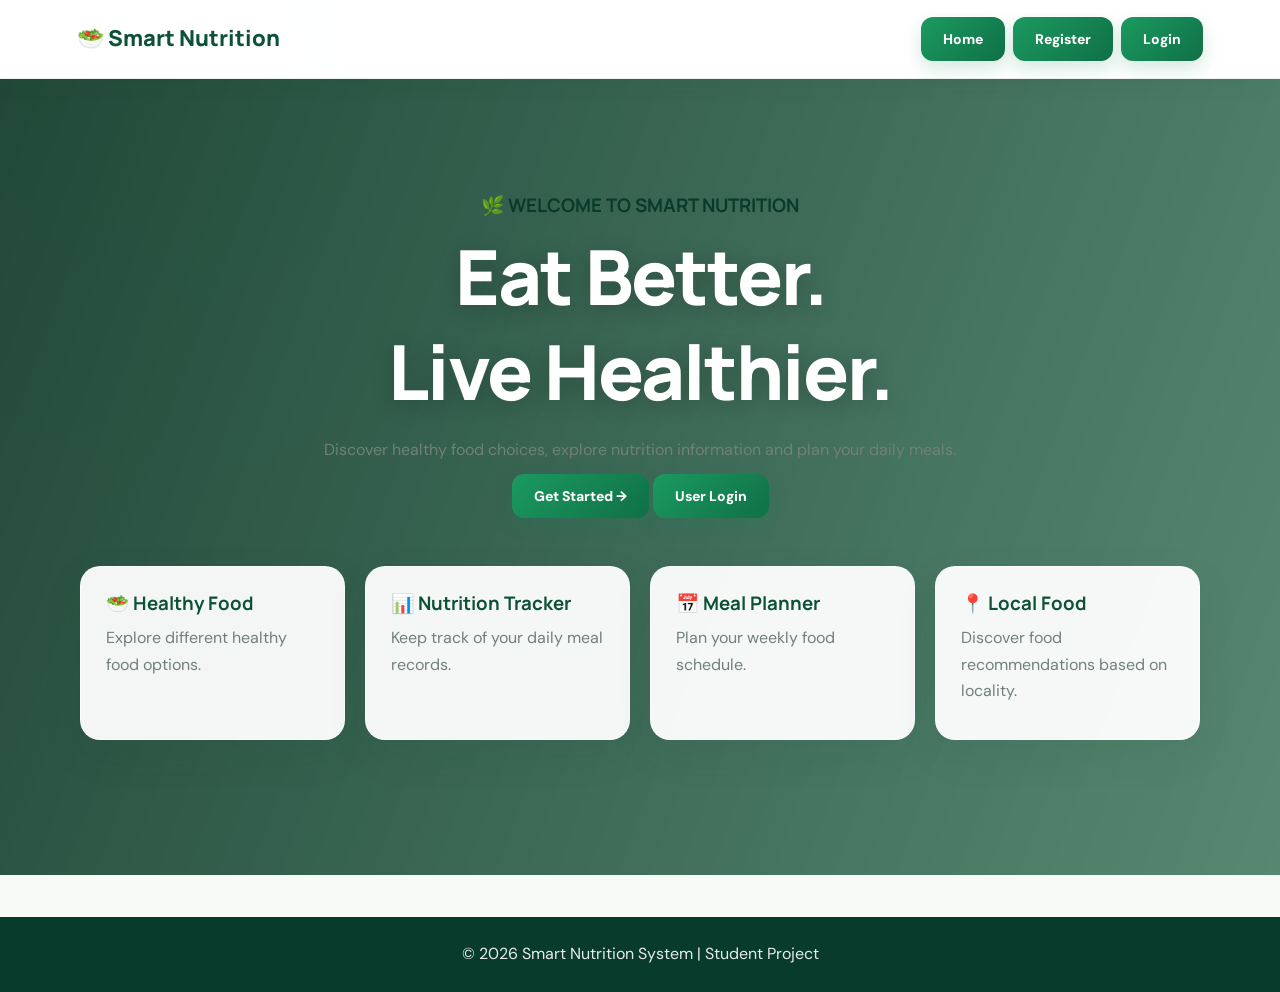
==== commit d2fed2c4: "Add files via upload" ====
--- a/index.html
+++ b/index.html
@@ -1,50 +1,53 @@
+
 <!DOCTYPE html>
 <html lang="en">
 <head>
     <meta charset="UTF-8">
     <meta name="viewport" content="width=device-width, initial-scale=1.0">
+
     <title>Smart Nutrition System</title>
+
     <link rel="stylesheet" href="style.css">
-
 </head>
+
 <body>
 
-    <header>
-        <h2>🥗 Smart Nutrition</h2>
-        <nav>
-            <a href="#" onclick="showPage('home')">Home</a>
-            <a href="#" onclick="showPage('register')">Register</a>
-            <a href="#" onclick="showPage('login')">Login</a>
-        </nav>
-    </header>
-
-    <main>
-        <!-- HOME PAGE -->
-        
+<!-- NAVIGATION -->
+<header>
+    <h2>🥗 Smart Nutrition</h2>
+
+    <nav>
+        <button onclick="showPage('home')">Home</button>
+        <button onclick="showPage('register')">Register</button>
+        <button onclick="showPage('login')">Login</button>
+    </nav>
+</header>
+
+<main>
+
+<!-- HOME PAGE -->
 <section id="home" class="page">
 
-    <p>🌿 WELCOME TO SMART NUTRITION</p>
-
-    <h1>
-        Eat Better.<br>
-        Live Healthier.
-    </h1>
-
-    <p>
-        Discover healthy food choices, explore nutrition
-        information and plan your daily meals.
-    </p>
-
-    <button onclick="showPage('register')">
-        Get Started →
-    </button>
-
-    <button onclick="showPage('login')">
-        User Login
-    </button>
+    <div class="home-content">
+        <h3>🌿 WELCOME TO SMART NUTRITION</h3>
+
+        <h1>Eat Better.<br>Live Healthier.</h1>
+
+        <p>
+            Discover healthy food choices, explore nutrition
+            information and plan your daily meals.
+        </p>
+
+        <button onclick="showPage('register')">
+            Get Started →
+        </button>
+
+        <button onclick="showPage('login')">
+            User Login
+        </button>
+    </div>
 
     <div class="cards">
-
         <div class="card">
             <h3>🥗 Healthy Food</h3>
             <p>Explore different healthy food options.</p>
@@ -62,18 +65,14 @@
 
         <div class="card">
             <h3>📍 Local Food</h3>
-            <p>Discover food options available in your locality.</p>
-        </div>
-
-    </div>
-    <button onclick="location.href='food.html'">
-    🍎 Explore Local Foods
-</button>
+            <p>Discover food recommendations based on locality.</p>
+        </div>
+    </div>
 
 </section>
 
 
-        <!-- REGISTER PAGE -->
+<!-- REGISTER PAGE -->
 <section id="register" class="page hidden auth-page">
 
     <div class="auth-layout">
@@ -138,7 +137,9 @@
 
             <p class="auth-switch">
                 Already have an account?
-                <a href="#" onclick="showPage('login')">Login</a>
+                <a href="#" onclick="showPage('login'); return false;">
+                    Login
+                </a>
             </p>
 
         </div>
@@ -191,7 +192,9 @@
 
             <p class="auth-switch">
                 Don't have an account?
-                <a href="#" onclick="showPage('register')">Register</a>
+                <a href="#" onclick="showPage('register'); return false;">
+                    Register
+                </a>
             </p>
 
         </div>
@@ -200,88 +203,109 @@
 
 </section>
 
-        <!-- USER DASHBOARD -->
-        <section id="dashboard" class="page hidden">
-            <h2 id="welcomeUser">Welcome!</h2>
-            <p>Your Smart Nutrition Dashboard</p>
-
-            <div class="cards">
-                <div class="card">
-                    <h3>👤 My Profile</h3>
-                    <p id="profileDetails"></p>
-                </div>
-
-                <div class="card">
-                    <h3>🍎 Food Preference</h3>
-                    <p id="foodPreference"></p>
-                </div>
-
-                <div class="card">
-                    <h3>📍 My Locality</h3>
-                    <p id="userLocality"></p>
-                </div>
-            </div>
-
-            <h2>Today's Meal Suggestions</h2>
-
-            <div class="cards">
-                <div class="card">
-                    <h3>🌅 Breakfast</h3>
-                    <p>Idli, Sambar and Fruits</p>
-                </div>
-
-                <div class="card">
-                    <h3>☀️ Lunch</h3>
-                    <p>Rice, Vegetables and Dal</p>
-                </div>
-                
-<section class="admin-section">
-    <h2>📩 Contact Messages</h2>
-
-    <p>Total Messages: <strong id="totalMessages">0</strong></p>
-
-    <div id="contactMessagesList"></div>
+
+<!-- USER DASHBOARD -->
+<section id="dashboard" class="page hidden">
+
+    <div class="dashboard-header">
+        <h2 id="welcomeUser">Welcome!</h2>
+        <p>Your Smart Nutrition Dashboard</p>
+    </div>
+
+    <h2>👤 My Information</h2>
+
+    <div class="cards">
+
+        <div class="card">
+            <h3>👤 My Profile</h3>
+            <p id="profileDetails"></p>
+        </div>
+
+        <div class="card">
+            <h3>🍎 Food Preference</h3>
+            <p id="foodPreference"></p>
+        </div>
+
+        <div class="card">
+            <h3>📍 My Locality</h3>
+            <p id="userLocality"></p>
+        </div>
+
+    </div>
+
+    <h2>🍽️ Today's Meal Suggestions</h2>
+
+    <div class="cards">
+
+        <div class="card">
+            <h3>🌅 Breakfast</h3>
+            <p>Idli, Sambar and Fruits</p>
+        </div>
+
+        <div class="card">
+            <h3>☀️ Lunch</h3>
+            <p>Rice, Vegetables and Dal</p>
+        </div>
+
+        <div class="card">
+            <h3>🌆 Evening</h3>
+            <p>Seasonal Fruits and Nuts</p>
+        </div>
+
+        <div class="card">
+            <h3>🌙 Dinner</h3>
+            <p>Chapati and Vegetable Curry</p>
+        </div>
+
+    </div>
+
+    <h2>🚀 Explore Features</h2>
+
+    <div class="dashboard-actions">
+
+        <a href="food.html" class="btn">
+            🍎 Food Recommendations
+        </a>
+
+        <a href="profile.html" class="btn">
+            👤 My Profile
+        </a>
+
+        <a href="tracker.html" class="btn">
+            📅 Daily Food Tracker
+        </a>
+
+        <a href="analytics.html" class="btn">
+            📊 Nutrition Analytics
+        </a>
+
+        <a href="about.html" class="btn">
+            About Us
+        </a>
+
+        <a href="contact.html" class="btn">
+            Contact Us
+        </a>
+
+        <a href="admin.html" class="btn">
+            ⚙️ Admin Panel
+        </a>
+
+    </div>
+
+    <button onclick="logout()">Logout</button>
+
 </section>
 
-<a href="about.html" class="btn">About Us</a>
-
-<a href="contact.html" class="btn">Contact Us</a>
-                <div class="card">
-                    <h3>🌆 Evening</h3>
-                    <p>Seasonal Fruits and Nuts</p>
-                </div>
-
-                <div class="card">
-                    <h3>🌙 Dinner</h3>
-                    <p>Chapati and Vegetable Curry</p>
-                </div>
-            </div>
-            <a href="about.html">About Us</a>
-<a href="contact.html">Contact Us</a>
-<button onclick="window.location.href='food.html'">
-    Explore Food Recommendations
-</button>
-<button onclick="location.href='profile.html'">
-    My Profile
-</button>
-
-<button onclick="location.href='admin.html'">
-    Admin Panel
-</button>
-<button onclick="location.href='tracker.html'">
-    Daily Food Tracker
-</button>
-<button onclick="location.href='analytics.html'">
-    📊 Nutrition Analytics
-</button>
-            <button onclick="logout()">Logout</button>
-        </section>
-    </main>
-
-    <footer>
-        <p>© 2026 Smart Nutrition System | Student Project</p>
-    </footer>
-
-    <script src="script.js"></script>
+</main>
+
+<!-- FOOTER -->
+<footer>
+    <p>© 2026 Smart Nutrition System | Student Project</p>
+</footer>
+
+<!-- JAVASCRIPT -->
+<script src="script.js"></script>
+
 </body>
-</html>+</html>
--- a/style.css
+++ b/style.css
@@ -1,5 +1,19 @@
-
-@import url('https://fonts.googleapis.com/css2?family=Poppins:wght@400;500;600;700;800&display=swap');
+@import url('https://fonts.googleapis.com/css2?family=DM+Sans:wght@400;500;600;700;800&family=Manrope:wght@500;600;700;800&display=swap');
+
+:root {
+    --green: #168653;
+    --green-dark: #0d5137;
+    --green-deep: #083b2b;
+    --green-soft: #eaf6ee;
+    --mint: #d7f1df;
+    --cream: #f7faf6;
+    --white: #ffffff;
+    --ink: #20352a;
+    --muted: #718078;
+    --line: #e1ebe3;
+    --shadow: 0 14px 40px rgba(20, 70, 42, .09);
+    --radius: 20px;
+}
 
 * {
     margin: 0;
@@ -7,437 +21,947 @@
     box-sizing: border-box;
 }
 
-:root {
-    --green: #176b45;
-    --dark-green: #104b32;
-    --light-green: #e8f5eb;
-    --cream: #fbfaf3;
-    --text: #24382c;
+html {
+    scroll-behavior: smooth;
 }
 
 body {
-    font-family: 'Poppins', Arial, sans-serif;
-    background: var(--cream);
-    color: var(--text);
+    min-height: 100vh;
+    font-family: 'DM Sans', Arial, sans-serif;
+    color: var(--ink);
+    background:
+        radial-gradient(circle at 8% 8%, rgba(215, 241, 223, .55), transparent 28%),
+        var(--cream);
+    line-height: 1.65;
+}
+
+h1, h2, h3, h4, h5, h6 {
+    font-family: 'Manrope', 'DM Sans', sans-serif;
+    color: var(--green-deep);
+    line-height: 1.25;
+}
+
+p {
+    color: var(--muted);
+}
+
+a {
+    color: var(--green);
+}
+
+.hidden {
+    display: none !important;
+}
+
+/* NAVIGATION */
+header,
+.site-header {
+    position: relative;
+    z-index: 10;
+    display: flex;
+    justify-content: space-between;
+    align-items: center;
+    flex-wrap: wrap;
+    gap: 16px;
+    padding: 17px clamp(18px, 6vw, 82px);
+    background: rgba(255, 255, 255, .94);
+    border-bottom: 1px solid rgba(20, 90, 53, .08);
+    box-shadow: 0 5px 24px rgba(20, 70, 42, .05);
+    backdrop-filter: blur(14px);
+}
+
+header h2 {
+    margin: 0;
+    color: var(--green-dark) !important;
+    font-family: 'Manrope', sans-serif;
+    font-size: 22px;
+    font-weight: 800;
+}
+
+header nav,
+.site-nav {
+    display: flex;
+    align-items: center;
+    flex-wrap: wrap;
+    gap: 8px;
+    padding: 0;
+    background: transparent;
+    box-shadow: none;
+}
+
+header nav a,
+header > a,
+.site-nav a {
+    display: inline-flex;
+    align-items: center;
+    justify-content: center;
+    padding: 9px 15px;
+    color: var(--green-dark) !important;
+    text-decoration: none;
+    font-size: 14px;
+    font-weight: 700;
+    border-radius: 999px;
+    transition: background .2s ease, color .2s ease, transform .2s ease;
+}
+
+header nav a:hover,
+header > a:hover,
+.site-nav a:hover {
+    color: var(--green-dark) !important;
+    background: var(--green-soft);
+    transform: translateY(-1px);
+}
+
+.brand {
+    color: var(--green-dark) !important;
+    font-family: 'Manrope', sans-serif;
+    font-size: 21px;
+    font-weight: 800;
+    text-decoration: none;
+}
+
+/* GENERAL PAGE LAYOUT */
+main {
+    min-width: 0;
+}
+
+.page {
+    width: min(1160px, 92%);
+    margin: 38px auto;
+    padding: 28px;
+    text-align: center;
+}
+
+.page h1 {
+    margin-bottom: 16px;
+    font-size: clamp(30px, 4vw, 48px);
+    font-weight: 800;
+}
+
+.page h2 {
+    margin: 24px 0 14px;
+    font-size: clamp(22px, 3vw, 30px);
+}
+
+.page p {
+    margin: 10px 0;
+}
+
+button,
+.btn {
+    display: inline-flex;
+    align-items: center;
+    justify-content: center;
+    gap: 8px;
+    min-height: 44px;
+    padding: 12px 22px;
+    border: 0;
+    border-radius: 12px;
+    background: linear-gradient(135deg, #1b9a60, #107047);
+    color: #fff !important;
+    font-family: inherit;
+    font-size: 14px;
+    font-weight: 800;
+    text-decoration: none;
+    cursor: pointer;
+    box-shadow: 0 8px 18px rgba(22, 134, 83, .18);
+    transition: transform .2s ease, box-shadow .2s ease, filter .2s ease;
+}
+
+button:hover,
+.btn:hover {
+    transform: translateY(-2px);
+    box-shadow: 0 12px 24px rgba(22, 134, 83, .23);
+    filter: brightness(.98);
+}
+
+button:focus-visible,
+a:focus-visible,
+input:focus-visible,
+select:focus-visible,
+textarea:focus-visible {
+    outline: 3px solid rgba(22, 134, 83, .25);
+    outline-offset: 2px;
+}
+
+/* HOME HERO */
+#home.page {
+    width: 100%;
+    max-width: none;
+    min-height: 580px;
+    margin: 0;
+    padding: clamp(65px, 9vw, 115px) 6%;
+    display: flex;
+    flex-direction: column;
+    align-items: center;
+    justify-content: center;
+    overflow: hidden;
+    background:
+        linear-gradient(110deg, rgba(5, 48, 32, .88), rgba(10, 83, 52, .68)),
+        url("https://images.unsplash.com/photo-1470252649378-9c29740c9fa8?w=1920") center/cover no-repeat;
+    color: #fff !important;
+}
+
+#home > p:first-child {
+    color: #c9f6d8 !important;
+    font-size: 13px;
+    font-weight: 800;
+    letter-spacing: 3px;
+}
+
+#home h1 {
+    max-width: 850px;
+    margin: 12px 0 18px;
+    color: #fff !important;
+    font-size: clamp(42px, 7vw, 76px);
+    font-weight: 800;
+    letter-spacing: -2px;
+    text-shadow: 0 4px 22px rgba(0, 0, 0, .22);
+}
+
+#home > p:not(:first-child) {
+    max-width: 680px;
+    color: rgba(255, 255, 255, .92) !important;
+    font-size: clamp(16px, 2vw, 19px);
+}
+
+#home > button {
+    margin-top: 18px;
+    background: #fff !important;
+    color: var(--green-dark) !important;
+    box-shadow: none;
+}
+
+#home > button + button {
+    background: rgba(255, 255, 255, .12) !important;
+    color: #fff !important;
+    border: 1px solid rgba(255, 255, 255, .65);
+}
+
+#home .cards {
+    width: min(1120px, 100%);
+    margin: 48px auto 20px;
+}
+
+#home .card {
+    background: rgba(255, 255, 255, .95) !important;
+    border: 1px solid rgba(255, 255, 255, .55);
+    text-align: left;
+}
+
+#home .card h3 {
+    color: var(--green-dark) !important;
+}
+
+#home .card p {
+    color: var(--muted) !important;
+    text-shadow: none;
+}
+
+/* CARDS AND GRIDS */
+.cards,
+.info-grid,
+.week-grid,
+.stats {
+    display: grid;
+    grid-template-columns: repeat(auto-fit, minmax(215px, 1fr));
+    gap: 20px;
+    margin: 26px 0;
+}
+
+.card,
+.food-card,
+.stat-card,
+.panel,
+.info-card,
+.meal-history-card,
+.day-card,
+.admin-section {
+    background: var(--white);
+    border: 1px solid var(--line);
+    border-radius: var(--radius);
+    box-shadow: var(--shadow);
+}
+
+.card {
+    padding: 25px;
+    text-align: center;
+    transition: transform .2s ease, box-shadow .2s ease;
+}
+
+.card:hover,
+.food-card:hover {
+    transform: translateY(-5px);
+    box-shadow: 0 18px 38px rgba(20, 70, 42, .13);
+}
+
+.card h3,
+.food-card h3 {
+    color: var(--green-dark);
+    margin-bottom: 9px;
+}
+
+.card p,
+.food-card p {
+    color: var(--muted);
+}
+
+/* REGISTER / LOGIN */
+.auth-page:not(.hidden) {
+    display: block;
+    width: 100%;
+    max-width: none;
+    min-height: 82vh;
+    margin: 0;
+    padding: clamp(35px, 6vw, 70px) 6%;
+    text-align: left;
+    background:
+        linear-gradient(105deg, rgba(5, 42, 28, .88), rgba(7, 67, 43, .60)),
+        url("https://images.unsplash.com/photo-1470252649378-9c29740c9fa8?w=1920") center/cover no-repeat;
+}
+
+.auth-layout {
+    width: min(1160px, 100%);
+    min-height: 560px;
+    margin: auto;
+    display: grid;
+    grid-template-columns: minmax(0, 1fr) minmax(320px, 460px);
+    align-items: center;
+    gap: clamp(25px, 6vw, 75px);
+}
+
+.auth-copy {
+    padding: 20px;
+    color: #fff !important;
+}
+
+.auth-copy *,
+#register .auth-copy *,
+#login .auth-copy * {
+    color: #fff !important;
+    -webkit-text-fill-color: #fff !important;
+    text-shadow: 0 2px 12px rgba(0, 0, 0, .28);
+}
+
+.auth-copy .auth-tag {
+    color: #c9f6d8 !important;
+    -webkit-text-fill-color: #c9f6d8 !important;
+    font-size: 13px;
+    font-weight: 800;
+    letter-spacing: 2.5px;
+}
+
+.auth-copy h1 {
+    margin: 15px 0 20px;
+    font-size: clamp(42px, 6vw, 68px);
+    font-weight: 800;
+}
+
+.auth-copy > p {
+    max-width: 510px;
+    color: #f3fff6 !important;
+    font-size: 17px;
+}
+
+.auth-benefits {
+    margin-top: 25px;
+}
+
+.auth-benefits p {
+    margin: 12px 0;
+    color: #fff !important;
+    font-weight: 600;
+}
+
+.auth-card {
+    width: 100%;
+    padding: clamp(24px, 4vw, 38px);
+    background: rgba(255, 255, 255, .98);
+    border: 1px solid rgba(255, 255, 255, .65);
+    border-radius: 24px;
+    box-shadow: 0 24px 65px rgba(0, 0, 0, .24);
+    backdrop-filter: blur(14px);
+}
+
+.auth-card h2 {
+    margin: 0 0 5px;
+    color: var(--green-dark) !important;
+    text-align: center;
+    font-size: 28px;
+}
+
+.auth-subtitle {
+    margin: 0 0 20px !important;
+    color: var(--muted) !important;
+    text-align: center;
+    font-size: 14px;
+}
+
+.auth-card form {
+    width: 100%;
+    max-width: none;
+    margin: 18px 0;
+    padding: 0;
+    display: flex;
+    flex-direction: column;
+    gap: 9px;
+    background: transparent;
+    border: 0;
+    border-radius: 0;
+    box-shadow: none;
+}
+
+.auth-card label,
+#register .auth-card label,
+#login .auth-card label {
+    margin-top: 7px;
+    color: #345444 !important;
+    font-size: 13px;
+    font-weight: 800;
+}
+
+.auth-card input,
+.auth-card select,
+.auth-card textarea {
+    width: 100%;
+    min-height: 46px;
+    margin: 0;
+    padding: 12px 14px !important;
+    color: var(--ink) !important;
+    background: #f8fbf8 !important;
+    border: 1px solid #dce9df !important;
+    border-radius: 11px !important;
+    font: inherit;
+}
+
+.auth-card input::placeholder {
+    color: #89968e !important;
+}
+
+.auth-card form button {
+    width: 100%;
+    margin: 15px 0 4px;
+    background: linear-gradient(135deg, #1b9a60, #107047) !important;
+    color: #fff !important;
+}
+
+.auth-switch {
+    margin-top: 18px !important;
+    color: #64746a !important;
+    text-align: center;
+    font-size: 13px;
+}
+
+.auth-switch a {
+    color: var(--green) !important;
+    font-weight: 800;
+    text-decoration: none;
+}
+
+.auth-switch a:hover {
+    text-decoration: underline;
+}
+
+/* GENERAL FORMS */
+form:not(.auth-card form) {
+    color: var(--ink);
+}
+
+input,
+select,
+textarea {
+    width: 100%;
+    max-width: 100%;
+    padding: 13px 15px;
+    color: var(--ink);
+    background: #fff;
+    border: 1px solid #dce8df;
+    border-radius: 11px;
+    font-family: inherit;
+    font-size: 14px;
+}
+
+input::placeholder,
+textarea::placeholder {
+    color: #89968e;
+}
+
+input:focus,
+select:focus,
+textarea:focus {
+    border-color: var(--green);
+    outline: none;
+    box-shadow: 0 0 0 3px rgba(22, 134, 83, .11);
+}
+
+label {
+    color: #345444;
+    font-weight: 700;
+}
+
+/* FOOD PAGE */
+.food-hero,
+.tracker-hero {
+    margin-bottom: 28px;
+    padding: clamp(28px, 5vw, 48px);
+    border: 1px solid #dceee0;
+    border-radius: 24px;
+    background: linear-gradient(135deg, #e4f5e8, #fbfff9);
+    text-align: center;
+}
+
+.food-hero h1,
+.tracker-hero h1 {
+    color: var(--green-dark);
+}
+
+.search-area {
+    display: flex;
+    justify-content: center;
+    flex-wrap: wrap;
+    gap: 12px;
+    margin: 24px 0;
+}
+
+.search-area input,
+.search-area select {
+    max-width: 330px;
+}
+
+
+.food-card {
+    background: #ffffff;
+    padding: 16px;
+    border-radius: 20px;
+    box-shadow: 0 6px 25px rgba(20, 80, 45, 0.10);
+    border: 1px solid #e3eee4;
+    text-align: left;
+    overflow: hidden;
+    transition: 0.3s ease;
+}
+
+.food-card:hover {
+    transform: translateY(-6px);
+    box-shadow: 0 12px 30px rgba(20, 80, 45, 0.16);
+}
+
+.food-card-image {
+    width: 100%;
+    height: 190px;
+    object-fit: cover;
+    border-radius: 14px;
+    margin-bottom: 15px;
+}
+
+.food-card h3 {
+    color: #176b45;
+    margin-bottom: 10px;
+}
+
+.food-card p {
+    color: #52665a;
     line-height: 1.6;
 }
 
-/* NAVIGATION */
-
-header {
-    background: rgba(255,255,255,0.97);
-    color: var(--dark-green);
-    padding: 20px 7%;
+.food-card .details-btn {
+    width: 100%;
+    padding: 12px;
+    border-radius: 10px;
+    background: #176b45;
+    color: white;
+    border: none;
+    cursor: pointer;
+}
+
+
+.food-icon {
+    width: 72px;
+    height: 72px;
+    display: grid;
+    place-items: center;
+    margin-bottom: 14px;
+    border-radius: 18px;
+    background: var(--green-soft);
+    font-size: 38px;
+}
+
+.tag {
+    display: inline-block;
+    padding: 5px 12px;
+    color: var(--green-dark);
+    background: var(--green-soft);
+    border-radius: 999px;
+    font-size: 12px;
+    font-weight: 800;
+}
+
+.details-btn {
+    width: 100%;
+    margin-top: 14px;
+}
+
+.modal {
+    background: rgba(5, 30, 20, .72);
+    backdrop-filter: blur(5px);
+}
+
+.modal-content {
+    color: var(--ink);
+    background: #fff;
+    border: 1px solid var(--line);
+    border-radius: 22px;
+    box-shadow: 0 25px 70px rgba(0, 0, 0, .25);
+}
+
+.modal-content h2,
+.modal-content h3 {
+    color: var(--green-dark);
+}
+
+.food-detail-image {
+    border-radius: 16px;
+}
+
+.nutrition-item {
+    background: var(--green-soft);
+    border-radius: 13px;
+    color: var(--green-dark);
+}
+
+/* TRACKER AND WEEKLY PLANNER */
+.tracker-form {
+    max-width: 760px;
+    margin: 0 auto 35px;
+    padding: 25px;
+    background: #fff;
+    border: 1px solid var(--line);
+    border-radius: 20px;
+    box-shadow: var(--shadow);
+}
+
+.tracker-form form {
+    max-width: none;
+    margin: 0;
+    padding: 0;
+    background: transparent;
+    box-shadow: none;
+}
+
+.meal-history-card,
+.day-card {
+    padding: 22px;
+    text-align: left;
+}
+
+.meal-history-card h3,
+.day-card h3 {
+    color: var(--green-dark);
+}
+
+.day-card h3 {
+    padding-bottom: 12px;
+    border-bottom: 1px solid var(--line);
+}
+
+.planner-field {
+    margin: 14px 0;
+}
+
+.planner-field label {
+    display: block;
+    margin-bottom: 6px;
+}
+
+.planner-field input {
+    width: 100%;
+}
+
+.planner-buttons {
+    display: flex;
+    flex-wrap: wrap;
+    gap: 8px;
+    margin-top: 14px;
+}
+
+.planner-buttons button {
+    flex: 1;
+    min-width: 75px;
+}
+
+.edit-btn {
+    color: var(--green-dark) !important;
+    background: #e4f3e8 !important;
+    box-shadow: none;
+}
+
+.delete-btn,
+.delete-message {
+    color: #fff !important;
+    background: #c94444 !important;
+    box-shadow: none;
+}
+
+.save-btn {
+    background: var(--green) !important;
+}
+
+/* PROFILE PAGE */
+#profileForm {
+    max-width: 600px;
+    margin: 25px auto;
+    padding: 28px;
+    background: #fff;
+    border: 1px solid var(--line);
+    border-radius: 20px;
+    box-shadow: var(--shadow);
+}
+
+#profileForm input,
+#profileForm select {
+    margin: 5px 0 12px;
+}
+
+#profileMessage {
+    color: var(--green-dark);
+    font-weight: 700;
+}
+
+/* ANALYTICS PAGE */
+.layout {
+    display: flex;
+    min-height: 100vh;
+}
+
+.sidebar {
+    width: 250px;
+    flex-shrink: 0;
+    padding: 28px 17px;
+    background: linear-gradient(180deg, #0d5137, #083b2b);
+    color: #fff;
+}
+
+.sidebar h2 {
+    margin: 0 0 30px;
+    color: #fff;
+    font-size: 20px;
+}
+
+.sidebar a {
+    display: block;
+    margin: 7px 0;
+    padding: 12px 14px;
+    color: rgba(255, 255, 255, .88);
+    text-decoration: none;
+    border-radius: 10px;
+    font-weight: 600;
+    transition: background .2s ease;
+}
+
+.sidebar a:hover,
+.sidebar a.active {
+    color: #fff;
+    background: rgba(255, 255, 255, .15);
+}
+
+.layout main {
+    flex: 1;
+    min-width: 0;
+    padding: clamp(18px, 3vw, 36px);
+}
+
+.topbar {
     display: flex;
     justify-content: space-between;
     align-items: center;
     flex-wrap: wrap;
     gap: 15px;
-    box-shadow: 0 3px 20px #173e2610;
-}
-
-header h2 {
+    margin-bottom: 25px;
+}
+
+.topbar h1 {
+    margin-bottom: 5px;
+}
+
+.stat-card {
+    padding: 24px;
+}
+
+.stat-card h3 {
+    margin-bottom: 12px;
+    color: var(--green-dark);
+    font-size: 15px;
+}
+
+.stat-card h1 {
+    margin: 0;
     color: var(--green);
+    font-size: 34px;
+}
+
+.panel {
+    margin-bottom: 22px;
+    padding: 24px;
+}
+
+.panel h2 {
+    margin-bottom: 8px;
+}
+
+.bar-row {
+    display: grid;
+    grid-template-columns: 110px minmax(70px, 1fr) 35px;
+    align-items: center;
+    gap: 12px;
+    margin: 18px 0;
+}
+
+.bar {
+    height: 13px;
+    overflow: hidden;
+    background: #e7f0e9;
+    border-radius: 99px;
+}
+
+.bar-fill {
+    height: 100%;
+    background: linear-gradient(90deg, #49b879, #168653);
+    border-radius: 99px;
+}
+
+.table-container {
+    overflow-x: auto;
+}
+
+table {
+    width: 100%;
+    border-collapse: collapse;
+    background: #fff;
+}
+
+th,
+td {
+    padding: 13px;
+    color: var(--ink);
+    text-align: left;
+    border-bottom: 1px solid var(--line);
+}
+
+th {
+    color: var(--green-dark);
+    background: #f0f8f2;
     font-weight: 800;
 }
 
-nav {
-    display: flex;
-    flex-wrap: wrap;
-    gap: 10px;
-}
-
-nav a,
-header > a {
-    color: var(--green) !important;
-    text-decoration: none;
-    font-weight: 600;
-    padding: 10px 15px;
-    border-radius: 25px;
-    transition: 0.3s;
-}
-
-nav a:hover,
-header > a:hover {
-    background: var(--light-green);
-}
-
-/* MAIN SECTION */
-
-.page {
-    max-width: 1100px;
-    margin: 45px auto;
-    padding: 35px;
+tr:hover td {
+    background: #fbfefb;
+}
+
+/* ABOUT AND CONTACT */
+.info-page {
+    width: min(1000px, 92%);
+    margin: 38px auto;
+}
+
+.info-hero {
+    padding: clamp(35px, 6vw, 60px) 25px;
+    color: #fff;
     text-align: center;
-}
-
-.page h1 {
-    font-size: clamp(28px, 5vw, 46px);
-    color: var(--dark-green);
-    font-weight: 800;
-    line-height: 1.2;
-    margin-bottom: 18px;
-}
-
-.page h2 {
-    color: var(--dark-green);
-    margin-bottom: 20px;
-}
-
-.page p {
-    color: #66776b;
-    margin: 12px 0;
-}
-
-.hidden {
-    display: none !important;
-}
-
-/* HOME HERO */
-
-#home {
-    max-width: none;
-    min-height: 470px;
-    margin: 0;
-    padding: 110px 20px;
-    display: flex;
-    flex-direction: column;
-    justify-content: center;
-    align-items: center;
-    background:
-        radial-gradient(circle at 85% 20%, #ccebd0 0, transparent 28%),
-        radial-gradient(circle at 10% 90%, #d9edcf 0, transparent 30%),
-        linear-gradient(135deg, #f7fff6, #e9f5e8);
-}
-
-#home h1 {
-    max-width: 800px;
-}
-
-#home p {
-    font-size: 18px;
-}
-
-/* BUTTONS */
-
-button {
-    background: linear-gradient(135deg, #218653, #105d3b);
-    color: white;
-    border: none;
-    padding: 14px 26px;
-    border-radius: 30px;
-    cursor: pointer;
-    margin: 10px 5px;
-    font-family: inherit;
-    font-size: 15px;
-    font-weight: 600;
-    box-shadow: 0 7px 18px #176b4530;
-    transition: 0.3s;
-}
-
-button:hover {
-    transform: translateY(-3px);
-    box-shadow: 0 10px 22px #176b4540;
-}
-
-/* FORMS */
-
-form {
-    max-width: 440px;
-    margin: 25px auto;
-    padding: 30px;
-    background: white;
-    display: flex;
-    flex-direction: column;
-    gap: 16px;
-    border-radius: 20px;
-    box-shadow: 0 10px 35px #1c593018;
-    text-align: left;
-}
-
-input,
-select,
-textarea {
-    width: 100%;
-    padding: 15px;
-    border: 1px solid #dce9de;
-    background: #fbfdfb;
-    border-radius: 12px;
-    font-family: inherit;
-    font-size: 14px;
-    outline: none;
-}
-
-input:focus,
-select:focus,
-textarea:focus {
-    border-color: #218653;
-    box-shadow: 0 0 0 3px #21865318;
-}
-
-/* CARDS */
-
-.cards {
-    display: grid;
-    grid-template-columns: repeat(auto-fit, minmax(210px, 1fr));
-    gap: 24px;
-    margin: 30px 0;
-}
-
-.card {
-    background: white;
-    padding: 28px 22px;
-    border: 1px solid #eaf0e9;
-    border-radius: 20px;
-    text-align: center;
-    box-shadow: 0 8px 25px #1b4e2910;
-    transition: 0.3s;
-}
-
-.card:hover {
-    transform: translateY(-7px);
-    box-shadow: 0 15px 30px #1b4e2920;
-}
-
-.card h3 {
-    color: var(--green);
-    margin-bottom: 12px;
-}
-
-/* FOOTER */
-
-footer {
-    background: var(--dark-green);
-    color: white;
-    text-align: center;
-    padding: 25px;
-    margin-top: 50px;
-}
-
-footer p {
-    color: white;
-}
-
-/* MOBILE */
-
-@media(max-width: 600px) {
-    header {
-        flex-direction: column;
-        padding: 18px;
-    }
-
-    nav {
-        justify-content: center;
-    }
-
-    .page {
-        padding: 20px;
-        margin: 20px auto;
-    }
-
-    #home {
-        min-height: 400px;
-        padding: 65px 20px;
-    }
-
-    form {
-        padding: 20px;
-    }
-}
-/* Common navigation */
-.site-header {
-    display: flex;
-    justify-content: space-between;
-    align-items: center;
-    flex-wrap: wrap;
-    gap: 15px;
-    padding: 18px 6%;
-    background: #ffffff;
-    box-shadow: 0 3px 15px rgba(0, 0, 0, 0.06);
-}
-
-.brand {
-    color: #16734a;
-    font-size: 21px;
-    font-weight: 700;
-    text-decoration: none;
-}
-
-.site-nav {
-    display: flex;
-    flex-wrap: wrap;
-    gap: 18px;
-}
-
-.site-nav a {
-    color: #34443b;
-    text-decoration: none;
-    font-weight: 600;
-}
-
-.site-nav a:hover {
-    color: #15945b;
-}
-
-/* About and Contact pages */
-.info-page {
-    width: min(1000px, 90%);
-    margin: 35px auto;
-}
-
-.info-hero {
-    padding: 55px 25px;
-    text-align: center;
-    color: white;
-    border-radius: 18px;
-    background: linear-gradient(135deg, #126b48, #42ad76);
+    border-radius: 24px;
+    background: linear-gradient(120deg, #0d5137, #36a66e);
+    box-shadow: var(--shadow);
+}
+
+.info-hero h1,
+.info-hero p {
+    color: #fff;
 }
 
 .info-hero h1 {
     margin: 10px 0;
-    font-size: clamp(30px, 5vw, 44px);
+    font-size: clamp(30px, 5vw, 46px);
 }
 
 .info-hero p {
-    max-width: 650px;
+    max-width: 680px;
     margin: 10px auto;
-    line-height: 1.7;
 }
 
 .eyebrow {
-    font-size: 13px;
-    font-weight: 700;
+    font-size: 12px;
+    font-weight: 800;
     letter-spacing: 2px;
 }
 
 .info-card {
-    margin-top: 24px;
+    margin-top: 22px;
     padding: 28px;
-    background: #ffffff;
-    border-radius: 16px;
-    box-shadow: 0 5px 22px rgba(0, 0, 0, 0.07);
-    line-height: 1.7;
+    line-height: 1.8;
 }
 
 .info-card h2,
 .info-card h3 {
-    color: #176b48;
+    margin: 0 0 12px;
+    color: var(--green-dark);
+}
+
+.info-grid .info-card {
     margin-top: 0;
-}
-
-.info-grid {
-    display: grid;
-    grid-template-columns: repeat(auto-fit, minmax(220px, 1fr));
-    gap: 18px;
 }
 
 .notice {
     margin: 22px 0;
-    padding: 15px;
-    background: #edf8f0;
-    border-left: 4px solid #23945b;
-    border-radius: 8px;
-    line-height: 1.6;
+    padding: 16px 18px;
+    color: #365b43;
+    background: #eaf6ee;
+    border-left: 4px solid var(--green);
+    border-radius: 10px;
 }
 
 .contact-card {
-    max-width: 650px;
+    max-width: 680px;
     margin: 25px auto;
+}
+
+.contact-card form {
+    max-width: none;
+    margin: 0;
+    padding: 0;
+    background: transparent;
+    box-shadow: none;
 }
 
 .contact-card label {
     display: block;
-    margin: 14px 0 6px;
-    font-weight: 600;
-}
-
-.contact-card input,
-.contact-card textarea {
-    width: 100%;
-    padding: 12px;
-    border: 1px solid #d4ded7;
-    border-radius: 8px;
-    font: inherit;
-    box-sizing: border-box;
+    margin: 10px 0 5px;
 }
 
 .contact-card textarea {
     resize: vertical;
 }
 
-.contact-card button {
-    margin-top: 18px;
-    padding: 12px 24px;
-    border: 0;
-    border-radius: 8px;
-    background: #188653;
-    color: white;
+#contactStatus {
+    color: var(--green-dark);
     font-weight: 700;
-    cursor: pointer;
-}
-
-.contact-card button:hover {
-    background: #116b40;
-}
-
-#contactStatus {
-    color: #16734a;
-    font-weight: 600;
-}
-
-.site-footer {
-    margin-top: 45px;
-    padding: 22px;
-    text-align: center;
-    background: #123f2d;
-    color: white;
-}
-
-@media (max-width: 600px) {
-    .site-header {
-        align-items: flex-start;
-        flex-direction: column;
-    }
-
-    .site-nav {
-        gap: 12px;
-    }
-
-    .info-card {
-        padding: 20px;
-    }
-}
-.btn {
-    display: inline-block;
-    padding: 12px 20px;
-    background: #15803d;
-    color: white;
-    text-decoration: none;
-    border-radius: 8px;
-    margin: 5px;
-}
+}
+
+/* ADMIN */
 .admin-section {
-    background: white;
+    margin: 24px 0;
     padding: 25px;
-    margin: 25px 0;
-    border-radius: 15px;
-    box-shadow: 0 5px 20px rgba(0,0,0,0.08);
     overflow-x: auto;
 }
 
 .admin-section h2 {
-    color: #166534;
-    margin-bottom: 20px;
+    color: var(--green-dark);
 }
 
 .admin-section table {
-    border-collapse: collapse;
     min-width: 650px;
 }
 
 .admin-section th {
-    background: #166534;
-    color: white;
+    color: #fff;
+    background: var(--green-dark);
 }
 
 .admin-section td,
@@ -447,501 +971,47 @@
 }
 
 .admin-section tr:nth-child(even) {
-    background: #f0fdf4;
+    background: #f3faf4;
 }
 
 .message-card {
-    border: 1px solid #dcfce7;
-    padding: 15px;
     margin: 12px 0;
-    border-radius: 10px;
-    background: #f8fff9;
-}
-
-.delete-message {
-    background: #dc2626;
-    color: white;
-    border: none;
-    padding: 8px 13px;
-    border-radius: 6px;
-    cursor: pointer;
-    margin-top: 10px;
-}
-
-
-@import url('https://fonts.googleapis.com/css2?family=Poppins:wght@400;500;600;700;800&display=swap');
-
-* {
+    padding: 17px;
+    background: #f8fcf8;
+    border: 1px solid var(--line);
+    border-radius: 13px;
+}
+
+/* FOOTER */
+footer,
+.site-footer {
+    margin-top: 42px;
+    padding: 24px;
+    color: #fff;
+    background: var(--green-deep);
+    text-align: center;
+}
+
+footer p,
+.site-footer p {
     margin: 0;
-    padding: 0;
-    box-sizing: border-box;
-    font-family: 'Poppins', sans-serif;
-}
-
-body {
-    min-height: 100vh;
-    color: #173b2a;
-    background:
-      linear-gradient(rgba(10,40,20,.45), rgba(10,40,20,.45)),
-      url("https://images.unsplash.com/photo-1441974231531-c6227db76b6e?w=1920")
-      center / cover fixed no-repeat;
-}
-
-/* NAVIGATION */
-
-nav {
-    background: rgba(255,255,255,.92);
-    backdrop-filter: blur(15px);
-    padding: 18px 6%;
-    display: flex;
-    justify-content: space-between;
-    align-items: center;
-    flex-wrap: wrap;
-    gap: 15px;
-    box-shadow: 0 5px 25px #00000015;
-}
-
-nav a {
-    color: #176534;
-    text-decoration: none;
-    font-weight: 600;
-    margin: 8px;
-}
-
-/* MAIN CONTAINER */
-
-.container,
-.about-container,
-.contact-container {
-    max-width: 1150px;
-    margin: 45px auto;
-    padding: 20px;
-}
-
-/* HERO SECTION */
-
-.hero,
-.about-hero {
-    background: linear-gradient(
-        120deg,
-        rgba(15,75,40,.92),
-        rgba(65,145,85,.78)
-    );
-    color: white;
-    padding: 75px 35px;
-    border-radius: 25px;
-    text-align: center;
-    box-shadow: 0 15px 40px #00000030;
-}
-
-.hero h1,
-.about-hero h1 {
-    color: white;
-    font-size: clamp(30px, 5vw, 52px);
-    margin-bottom: 15px;
-}
-
-.hero p,
-.about-hero p {
-    color: white;
-    line-height: 1.8;
-}
-
-/* CARDS */
-
-.card,
-.about-card,
-.contact-box,
-.admin-section,
-.food-card {
-    background: rgba(255,255,255,.94);
-    backdrop-filter: blur(12px);
-    padding: 25px;
-    margin: 20px 0;
-    border-radius: 20px;
-    box-shadow: 0 10px 30px #00000018;
-}
-
-.card:hover,
-.food-card:hover {
-    transform: translateY(-5px);
-    box-shadow: 0 15px 35px #00000025;
-}
-
-/* HEADINGS */
-
-h1, h2, h3 {
-    color: #176534;
-    margin-bottom: 15px;
-}
-
-/* BUTTONS */
-
-button,
-.btn {
-    display: inline-block;
-    background: #218448;
-    color: white;
-    padding: 13px 22px;
-    border: none;
-    border-radius: 10px;
-    text-decoration: none;
-    cursor: pointer;
-    font-weight: 600;
-    margin: 5px;
-}
-
-button:hover,
-.btn:hover {
-    background: #125c30;
-    transform: translateY(-2px);
-}
-
-/* INPUTS */
-
-input,
-select,
-textarea {
-    width: 100%;
-    padding: 13px;
-    margin: 10px 0;
-    border: 1px solid #d5e5d8;
-    border-radius: 10px;
-    outline: none;
-    background: white;
-}
-
-input:focus,
-select:focus,
-textarea:focus {
-    border-color: #218448;
-    box-shadow: 0 0 0 3px #21844820;
-}
-
-/* FOOTER */
-
-footer {
-    background: rgba(10,45,25,.94);
-    color: white;
-    padding: 30px;
-    text-align: center;
-    margin-top: 50px;
+    color: rgba(255, 255, 255, .9);
 }
 
 /* RESPONSIVE */
-
-@media(max-width:700px) {
-    nav {
-        flex-direction: column;
-    }
-
-    .hero {
-        padding: 45px 20px;
-    }
-
-    .container,
-    .about-container,
-    .contact-container {
-        margin: 20px auto;
-        padding: 12px;
-    }
-}
-
-/* REGISTER & LOGIN PAGE FIX */
-
-#register,
-#login,
-.register-section,
-.login-section {
-    color: #183b29 !important;
-}
-
-/* Form card background */
-#register form,
-#login form,
-.register-section form,
-.login-section form {
-    background: rgba(255, 255, 255, 0.97) !important;
-    padding: 30px !important;
-    border-radius: 20px !important;
-    max-width: 450px;
-    margin: 25px auto;
-    box-shadow: 0 12px 35px rgba(0,0,0,0.25);
-}
-
-/* Headings */
-#register h1,
-#register h2,
-#login h1,
-#login h2,
-.register-section h1,
-.login-section h1 {
-    color: #14532d !important;
-    text-align: center;
-    font-weight: 800;
-}
-
-/* Labels */
-#register label,
-#login label,
-.register-section label,
-.login-section label {
-    color: #183b29 !important;
-    font-weight: 600;
-}
-
-/* Input fields */
-#register input,
-#login input,
-.register-section input,
-.login-section input {
-    background: #ffffff !important;
-    color: #183b29 !important;
-    border: 1.5px solid #b7d9c0 !important;
-    padding: 13px !important;
-    border-radius: 10px !important;
-}
-
-/* Placeholder text */
-#register input::placeholder,
-#login input::placeholder {
-    color: #777777 !important;
-    opacity: 1;
-}
-
-/* Register and Login buttons */
-#register button,
-#login button,
-.register-section button,
-.login-section button {
-    background: #15803d !important;
-    color: #ffffff !important;
-    width: 100%;
-    padding: 13px;
-    border-radius: 10px;
-    font-weight: 700;
-}
-
-/* Links */
-#register a,
-#login a {
-    color: #087c3b !important;
-    font-weight: 600;
-}
-
-/* Text inside form */
-#register p,
-#login p {
-    color: #344b3c !important;
-}
-/* ==================================
-   SMART NUTRITION - LOGIN & REGISTER
-================================== */
-
-.auth-page:not(.hidden) {
-    display: block;
-    width: 100%;
-    max-width: 100%;
-    min-height: 85vh;
-    margin: 0;
-    padding: 55px 6%;
-    text-align: left;
-
-    background:
-        linear-gradient(
-            90deg,
-            rgba(5, 35, 19, 0.82),
-            rgba(5, 35, 19, 0.45)
-        ),
-        url("https://images.unsplash.com/photo-1441974231531-c6227db76b6e?w=1920")
-        center / cover no-repeat;
-}
-
-/* Main two-column layout */
-
-.auth-layout {
-    max-width: 1150px;
-    min-height: 650px;
-    margin: auto;
-
-    display: grid;
-    grid-template-columns: 1fr 460px;
-    align-items: center;
-    gap: 55px;
-}
-
-/* Left side content */
-
-.auth-copy {
-    color: white;
-    padding: 25px;
-}
-
-.auth-copy .auth-tag {
-    color: #c6f6d5;
-    font-size: 14px;
-    font-weight: 700;
-    letter-spacing: 3px;
-    margin-bottom: 20px;
-}
-
-.auth-copy h1 {
-    color: white !important;
-    font-size: clamp(42px, 6vw, 68px);
-    line-height: 1.12;
-    font-weight: 800;
-    margin-bottom: 22px;
-}
-
-.auth-copy > p {
-    color: #f0fff4 !important;
-    font-size: 17px;
-    line-height: 1.8;
-    max-width: 480px;
-}
-
-.auth-benefits {
-    margin-top: 30px;
-}
-
-.auth-benefits p {
-    color: white !important;
-    font-size: 15px;
-    margin: 15px 0;
-}
-
-/* Right side form card */
-
-.auth-card {
-    width: 100%;
-    padding: 38px;
-    background: rgba(255, 255, 255, 0.97);
-    border-radius: 25px;
-    box-shadow: 0 20px 60px rgba(0, 0, 0, 0.3);
-    backdrop-filter: blur(15px);
-}
-
-.auth-card h2 {
-    color: #14532d !important;
-    font-size: 29px;
-    font-weight: 800;
-    margin-bottom: 5px;
-    text-align: center;
-}
-
-.auth-subtitle {
-    color: #718078 !important;
-    text-align: center;
-    font-size: 14px;
-    margin-bottom: 22px !important;
-}
-
-/* Form fields */
-
-.auth-card form {
-    width: 100%;
-    max-width: 100%;
-    padding: 0;
-    margin: 20px 0;
-    background: transparent;
-    box-shadow: none;
-    border-radius: 0;
-    gap: 8px;
-}
-
-.auth-card label {
-    display: block;
-    color: #244b34;
-    font-size: 13px;
-    font-weight: 700;
-    margin-top: 8px;
-}
-
-.auth-card input,
-.auth-card select {
-    width: 100%;
-    padding: 13px 15px !important;
-    margin: 0 !important;
-    border: 1.5px solid #d5e5d8 !important;
-    border-radius: 11px !important;
-    background: #f8fcf8 !important;
-    color: #183b29 !important;
-    font-size: 14px;
-    font-family: inherit;
-}
-
-.auth-card input::placeholder {
-    color: #89968c;
-    opacity: 1;
-}
-
-.auth-card input:focus,
-.auth-card select:focus {
-    border-color: #218653 !important;
-    background: white !important;
-    outline: none;
-    box-shadow: 0 0 0 3px rgba(33, 134, 83, 0.12);
-}
-
-/* Submit button */
-
-.auth-card form button {
-    width: 100%;
-    padding: 15px;
-    margin: 15px 0 5px;
-    border: none;
-    border-radius: 12px;
-    background: linear-gradient(135deg, #249653, #105c35);
-    color: white;
-    font-size: 16px;
-    font-weight: 700;
-    cursor: pointer;
-}
-
-.auth-card form button:hover {
-    background: #104b32;
-    transform: translateY(-2px);
-}
-
-/* Login and register links */
-
-.auth-switch {
-    text-align: center;
-    color: #596b60 !important;
-    font-size: 14px;
-    margin-top: 20px !important;
-}
-
-.auth-switch a {
-    color: #168047 !important;
-    font-weight: 800;
-    text-decoration: none;
-}
-
-.auth-switch a:hover {
-    text-decoration: underline;
-}
-
-/* Mobile responsive */
-
-@media (max-width: 850px) {
-
-    .auth-page:not(.hidden) {
-        padding: 35px 18px;
-    }
-
+@media (max-width: 900px) {
     .auth-layout {
         grid-template-columns: 1fr;
-        gap: 25px;
+        gap: 20px;
     }
 
     .auth-copy {
         text-align: center;
-        padding: 15px;
     }
 
     .auth-copy > p {
-        margin: auto;
+        margin-left: auto;
+        margin-right: auto;
     }
 
     .auth-benefits {
@@ -949,270 +1019,214 @@
     }
 
     .auth-card {
-        max-width: 480px;
+        max-width: 520px;
         margin: auto;
-        padding: 28px 22px;
+    }
+
+    .sidebar {
+        width: 215px;
+    }
+}
+
+@media (max-width: 700px) {
+    header,
+    .site-header {
+        flex-direction: column;
+        align-items: center;
+        padding: 16px;
+    }
+
+    header nav,
+    .site-nav {
+        justify-content: center;
+    }
+
+    .page {
+        width: 94%;
+        margin: 22px auto;
+        padding: 16px;
+    }
+
+    #home.page {
+        min-height: 520px;
+        padding: 60px 18px;
+    }
+
+    #home h1 {
+        letter-spacing: -1px;
+    }
+
+    .layout {
+        flex-direction: column;
+    }
+
+    .sidebar {
+        width: 100%;
+        padding: 18px;
+    }
+
+    .sidebar h2 {
+        margin-bottom: 12px;
+    }
+
+    .sidebar a {
+        display: inline-block;
+        margin: 3px;
+    }
+
+    .layout main {
+        padding: 16px;
+    }
+
+    .bar-row {
+        grid-template-columns: 90px minmax(60px, 1fr) 25px;
+        gap: 8px;
+    }
+
+    .info-page {
+        width: 94%;
+        margin: 22px auto;
+    }
+
+    .info-card,
+    .panel,
+    .admin-section {
+        padding: 19px;
     }
 }
 
 @media (max-width: 480px) {
+    header nav a,
+    .site-nav a {
+        padding: 8px 10px;
+        font-size: 13px;
+    }
+
+    .auth-page:not(.hidden) {
+        padding: 25px 12px;
+    }
+
+    .auth-copy {
+        padding: 5px;
+    }
 
     .auth-copy h1 {
         font-size: 40px;
     }
 
-    .auth-card h2 {
-        font-size: 24px;
-    }
-
-    .auth-page:not(.hidden) {
-        padding: 25px 12px;
-    }
-}
-/* WHITE TEXT ON NATURE BACKGROUND */
-
-.auth-copy,
-.auth-copy h1,
-.auth-copy h2,
-.auth-copy p,
-.auth-copy .auth-tag,
-.auth-benefits p {
-    color: #ffffff !important;
-}
-
-/* Welcome heading */
-.auth-copy h1 {
-    text-shadow: 0 3px 12px rgba(0, 0, 0, 0.5);
-}
-
-/* Description text */
-.auth-copy > p {
-    color: #ffffff !important;
-    text-shadow: 0 2px 8px rgba(0, 0, 0, 0.7);
-}
-
-/* Small heading */
-.auth-copy .auth-tag {
-    color: #ffffff !important;
-    font-weight: 800;
-}
-
-/* Benefits */
-.auth-benefits p {
-    color: #ffffff !important;
-    font-weight: 600;
-}
-/* FORCE WHITE TEXT */
-#register .auth-copy,
-#register .auth-copy *,
-#login .auth-copy,
-#login .auth-copy * {
-    color: #ffffff !important;
-    -webkit-text-fill-color: #ffffff !important;
-}
-
-/* Text shadow for visibility */
-#register .auth-copy *,
-#login .auth-copy * {
-    text-shadow: 0 2px 8px rgba(0,0,0,0.8) !important;
-}
-/* ALL PAGES COMMON BACKGROUND */
-body {
-    background-image: url("https://images.unsplash.com/photo-1470252649378-9c29740c9fa8");
-    background-size: cover;
-    background-position: center;
-    background-attachment: fixed;
-    color: white !important;
-    font-family: Arial, sans-serif;
-}
-
-/* ALL HEADINGS */
-h1, h2, h3, h4, h5, h6 {
-    color: white !important;
-}
-
-/* ALL PARAGRAPHS AND LABELS */
-p, label, span, li {
-    color: white !important;
-}
-
-/* LINKS */
-a {
-    color: white !important;
-}
-
-/* INPUT TEXT */
-input, select, textarea {
-    color: white !important;
-    background: rgba(0, 0, 0, 0.65) !important;
-    border: 1px solid white !important;
-}
-
-/* PLACEHOLDER TEXT */
-input::placeholder,
-textarea::placeholder {
-    color: #eeeeee !important;
-}
-
-/* ALL CARDS */
-.card, .container, .form-container,
-.login-container, .register-container {
-    background: rgba(0, 0, 0, 0.55) !important;
-    color: white !important;
-    backdrop-filter: blur(5px);
-}
-
-/* BUTTONS */
-button {
-    color: white !important;
-}
-
-/* TABLE */
-th, td {
-    color: white !important;
-}
-/* HOME PAGE TEXT VISIBILITY FIX */
-
-.hero h1,
-.hero h2,
-.hero h3,
-.hero p,
-.hero span,
-.hero a {
-    color: #ffffff !important;
-    text-shadow: 2px 2px 6px #000000;
-}
-
-/* HOME PAGE CONTENT BACKGROUND */
-.hero-content {
-    background: rgba(0, 0, 0, 0.55);
-    padding: 30px;
-    border-radius: 15px;
-}
-
-/* HOME PAGE BUTTON */
-.hero button,
-.hero-content button {
-    background: #198754 !important;
-    color: white !important;
-    border: 1px solid white;
-}
-/* HOME PAGE TEXT VISIBILITY */
-#home {
-    color: white !important;
+    .auth-card {
+        padding: 23px 18px;
+    }
+
+    .cards,
+    .info-grid,
+    .week-grid,
+    .stats {
+        grid-template-columns: 1fr;
+    }
+
+    .nutrition-grid {
+        grid-template-columns: 1fr 1fr;
+    }
+
+    .tracker-form {
+        padding: 17px;
+    }
+
+    .modal-content {
+        padding: 20px;
+    }
+}
+
+/* DASHBOARD DESIGN */
+
+.dashboard-header {
     text-align: center;
-}
-
-#home h1 {
-    color: white !important;
-    font-size: 48px;
+    padding: 30px 15px;
+    margin-bottom: 25px;
+    background: linear-gradient(135deg, #e1f5e8, #f5fff7);
+    border-radius: 18px;
+}
+
+.dashboard-header h2 {
+    color: #176b3a;
+    font-size: 30px;
+}
+
+.dashboard-header p {
+    color: #456b53;
+}
+
+#dashboard > h2 {
+    color: #176b3a;
+    margin: 28px 0 18px;
+}
+
+.dashboard-actions {
+    display: flex;
+    flex-wrap: wrap;
+    justify-content: center;
+    gap: 15px;
+    margin: 20px 0 30px;
+}
+
+.dashboard-actions .btn {
+    text-decoration: none;
+    text-align: center;
+    padding: 13px 20px;
+    border-radius: 10px;
+    background: #21834a;
+    color: white;
+    transition: 0.3s;
+}
+
+.dashboard-actions .btn:hover {
+    background: #145d32;
+    transform: translateY(-3px);
+}
+.hidden {
+    display: none !important;
+}
+
+/* BEAUTIFUL NUTRITION DETAILS */
+
+.nutrition-grid {
+    display: grid;
+    grid-template-columns: repeat(2, 1fr);
+    gap: 14px;
+    margin-top: 20px;
+}
+
+.nutrition-grid div {
+    background: #f0f8f1;
+    border: 1px solid #dceede;
+    padding: 18px;
+    border-radius: 14px;
+    text-align: center;
+}
+
+.nutrition-grid h4 {
+    color: #176b45;
+    margin-bottom: 8px;
+}
+
+.nutrition-grid p {
+    color: #263d30;
+    font-size: 18px;
     font-weight: bold;
-    text-shadow: 2px 2px 8px black;
-}
-
-#home p {
-    color: white !important;
-    font-size: 18px;
-    text-shadow: 1px 1px 5px black;
-}
-
-#home h3 {
-    color: white !important;
-    text-shadow: 1px 1px 5px black;
-}
-
-/* HOME PAGE CARDS */
-#home .cards {
-    display: grid;
-    grid-template-columns: repeat(auto-fit, minmax(220px, 1fr));
-    gap: 20px;
-    margin: 30px 0;
-}
-
-#home .card {
-    background: rgba(0, 0, 0, 0.70) !important;
-    padding: 25px;
-    border-radius: 15px;
-    border: 1px solid rgba(255,255,255,0.4);
-}
-
-/* HOME PAGE BUTTONS */
-#home button {
-    background: #16834a !important;
-    color: white !important;
-    padding: 12px 25px;
-    border: 1px solid white;
-    border-radius: 25px;
-    margin: 10px;
-    cursor: pointer;
-    font-weight: bold;
-}
-
-#home button:hover {
-    background: #0c5e32 !important;
-}
-/* HOME PAGE CLEAR VISIBILITY */
-
-#home.page {
-    background: linear-gradient(
-        135deg,
-        #123d2b,
-        #176b45,
-        #0b3525
-    ) !important;
-
-    color: white !important;
-    padding: 80px 25px;
-    border-radius: 15px;
-}
-
-/* Main heading */
-#home h1 {
-    color: #ffffff !important;
-    font-size: 52px;
-    font-weight: 900;
-    text-shadow: 2px 3px 5px #000;
-}
-
-/* Paragraphs */
-#home p {
-    color: #ffffff !important;
-    font-size: 18px;
-    font-weight: 600;
-    text-shadow: 1px 2px 4px #000;
-}
-
-/* Welcome text */
-#home > p:first-child {
-    color: #b9ffcb !important;
-    font-weight: bold;
-}
-
-/* Feature cards */
-#home .card {
-    background: rgba(255,255,255,0.12) !important;
-    border: 1px solid rgba(255,255,255,0.5);
-    border-radius: 18px;
-    padding: 25px;
-}
-
-#home .card h3,
-#home .card p {
-    color: white !important;
-}
-
-/* Buttons */
-#home button {
-    background: #ffffff !important;
-    color: #12643d !important;
-    border: none;
-    padding: 14px 28px;
-    border-radius: 30px;
-    font-weight: bold;
-}
-
-/* Website logo */
-header h2 {
-    color: #12643d !important;
-    text-shadow: none !important;
-}+}
+
+@media (max-width: 500px) {
+    .nutrition-grid {
+        grid-template-columns: 1fr 1fr;
+    }
+}
+
+.food-card-image {
+    width: 100%;
+    height: 190px;
+    object-fit: cover;
+    border-radius: 14px;
+    display: block;
+    margin-bottom: 15px;
+}
